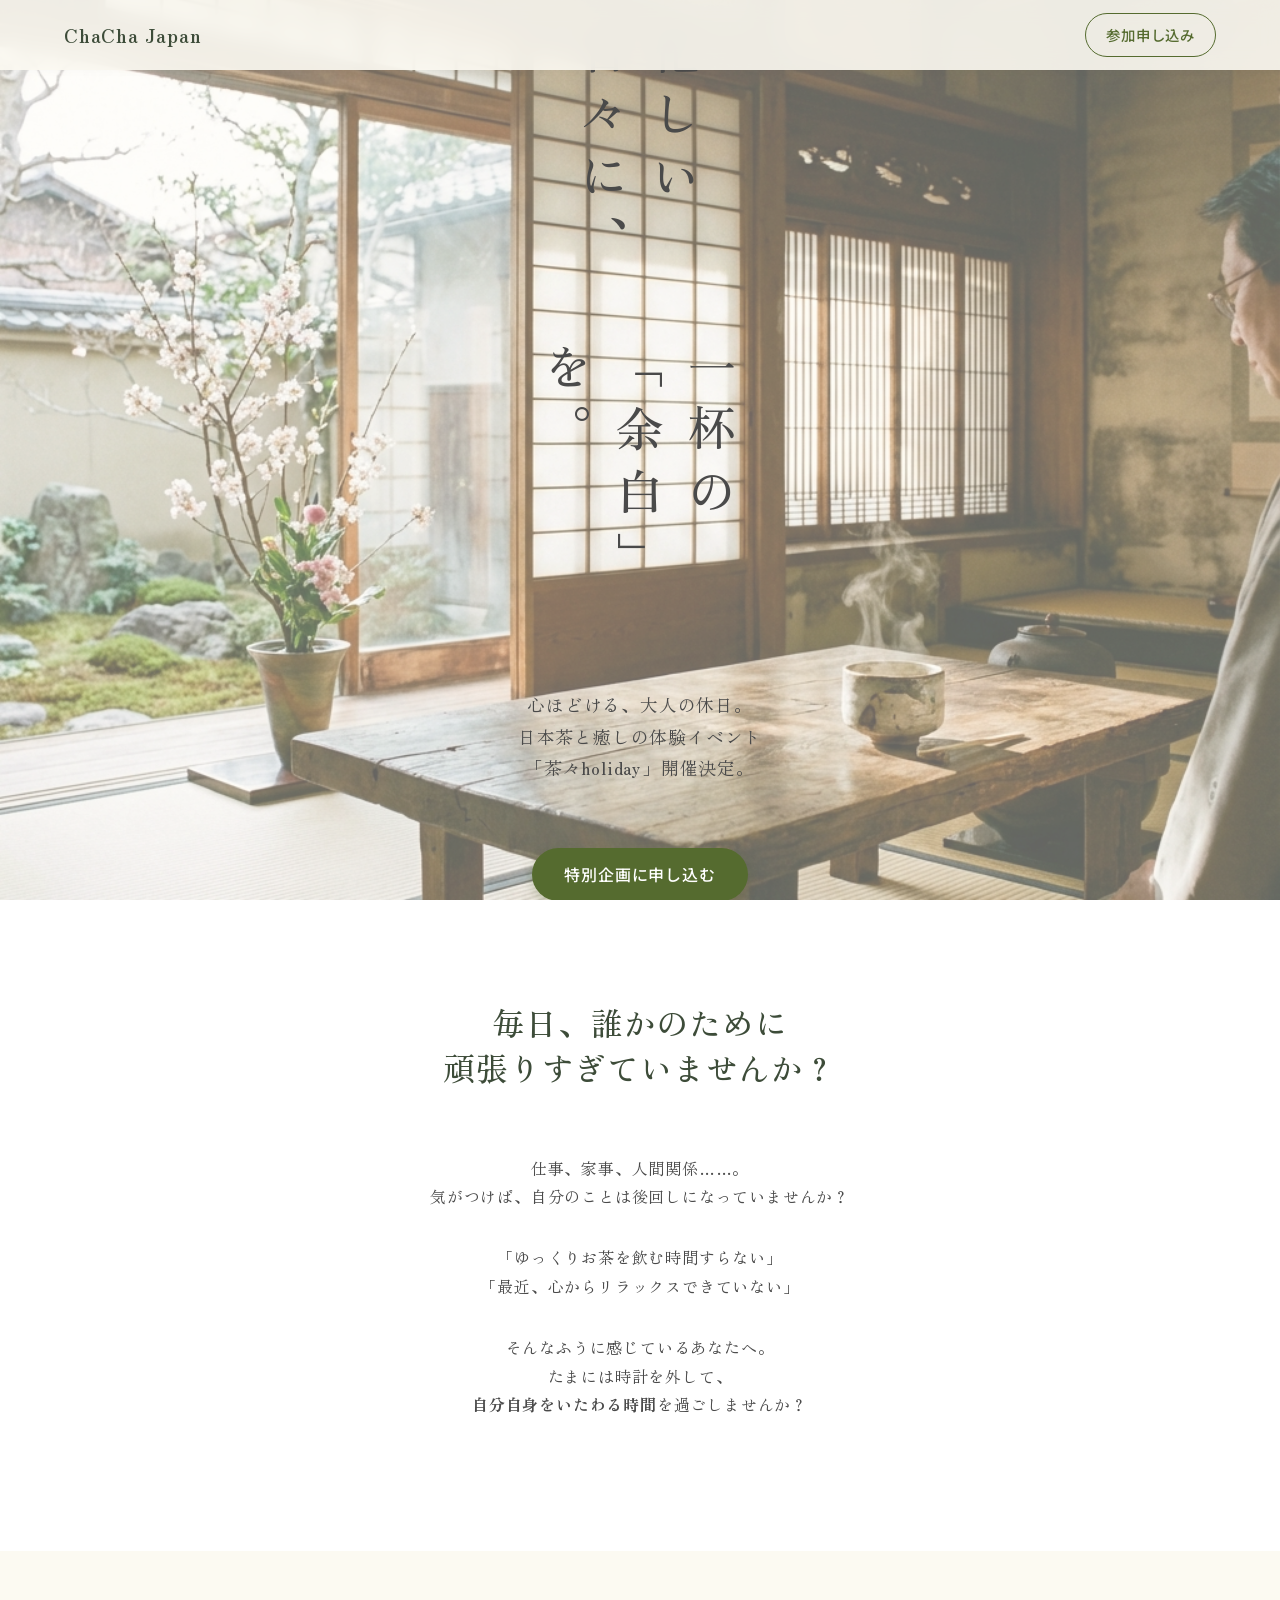
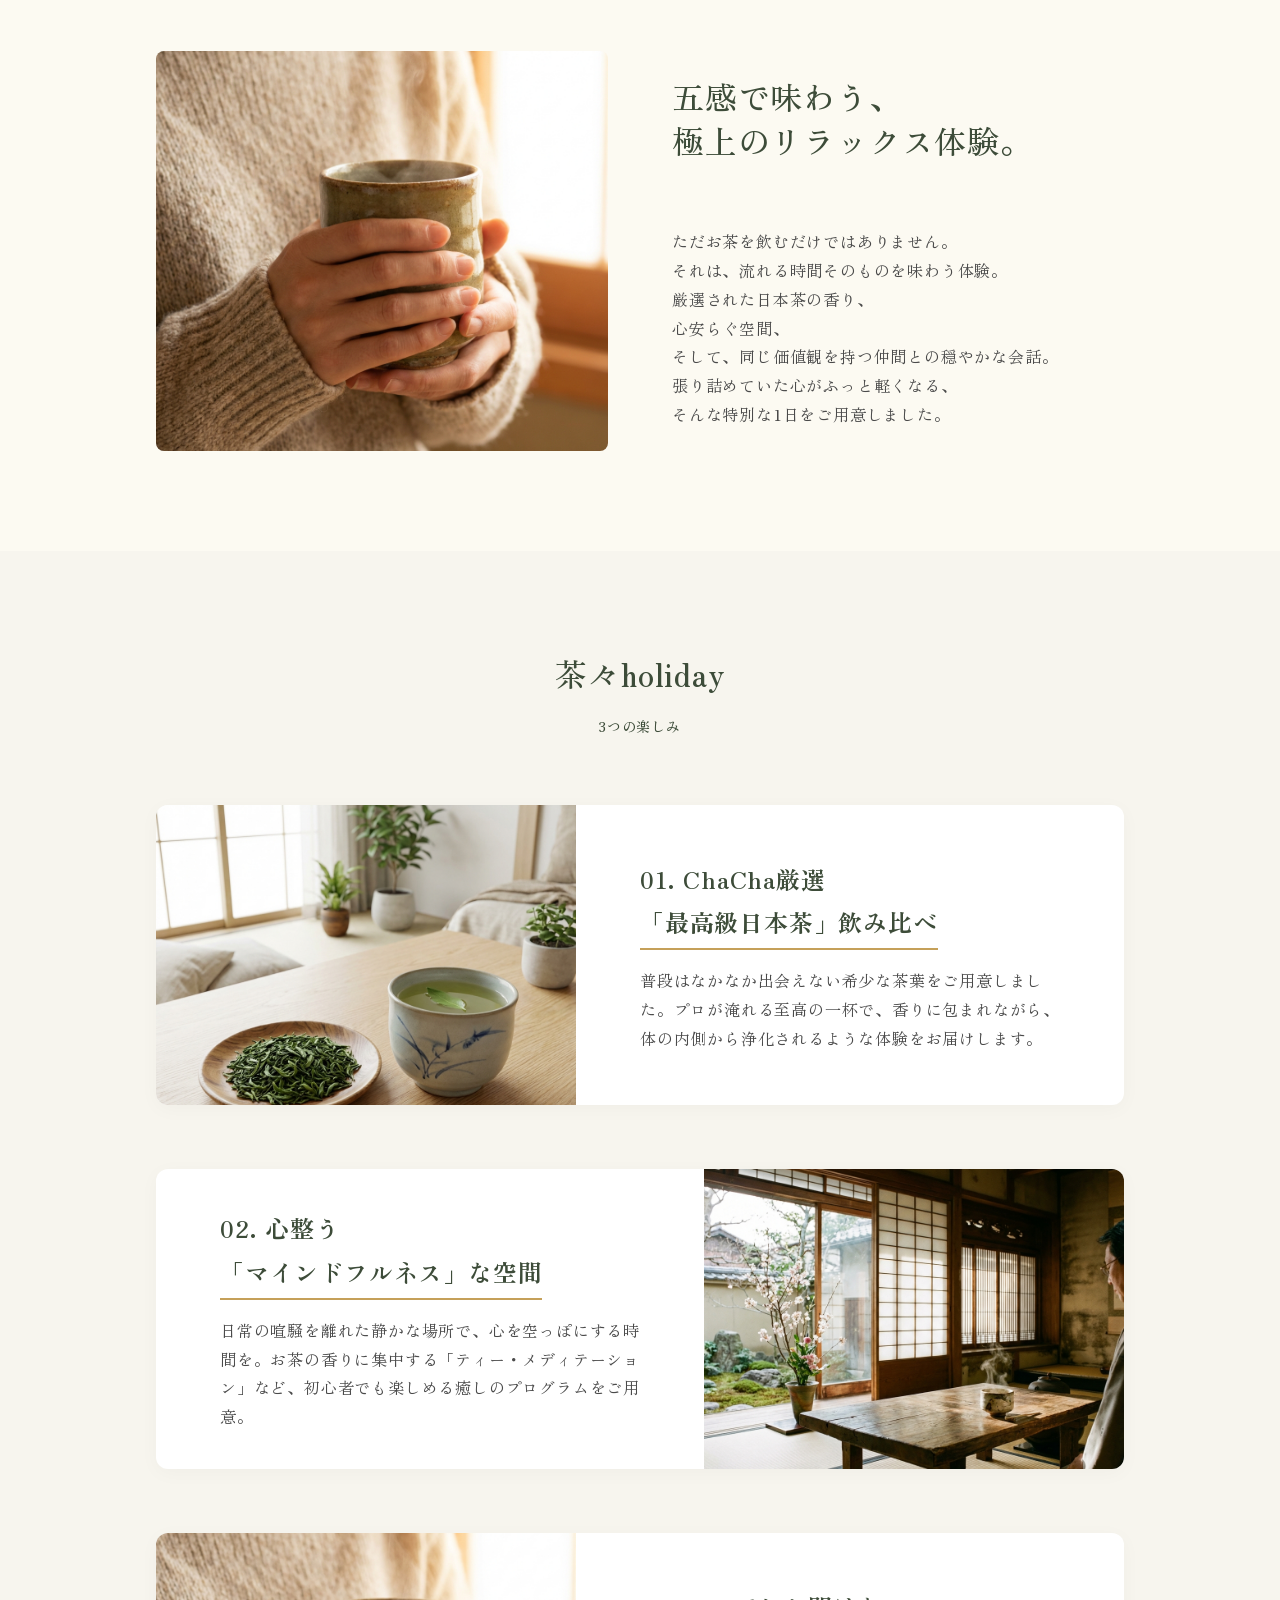
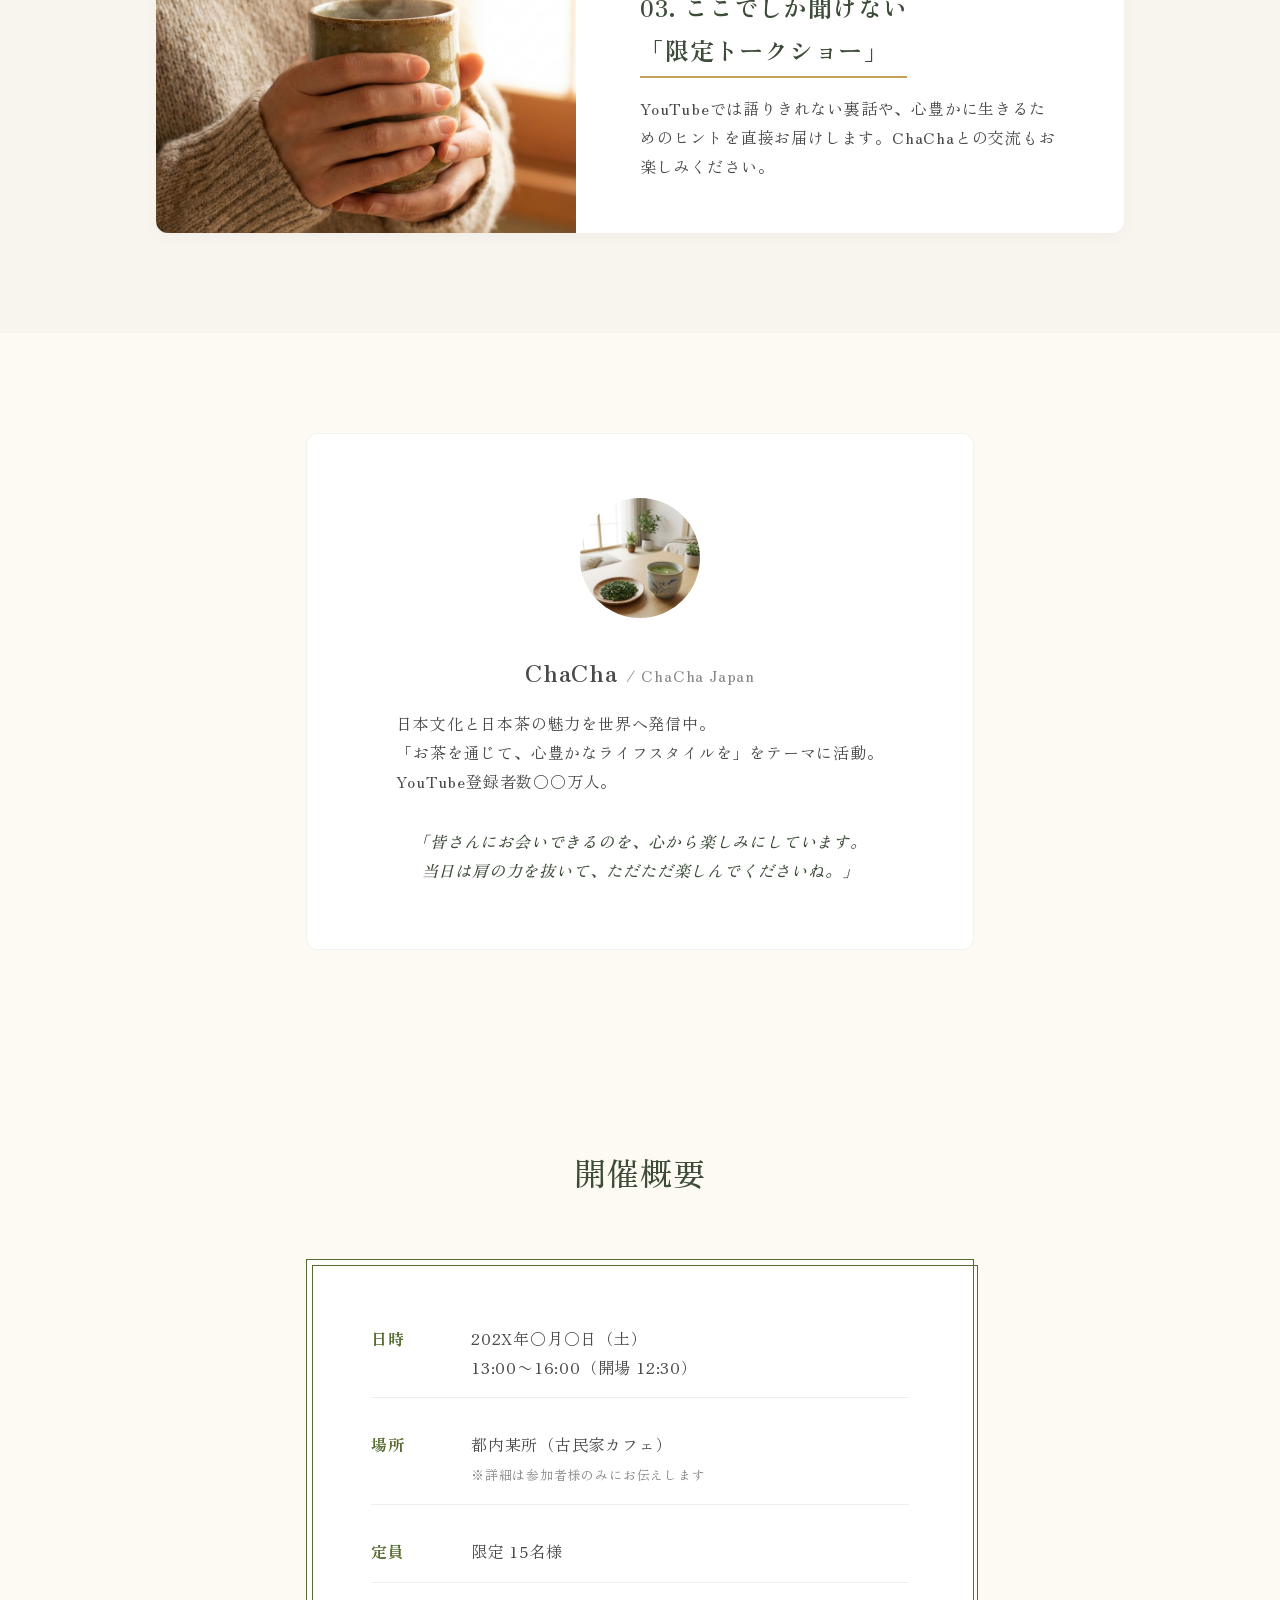
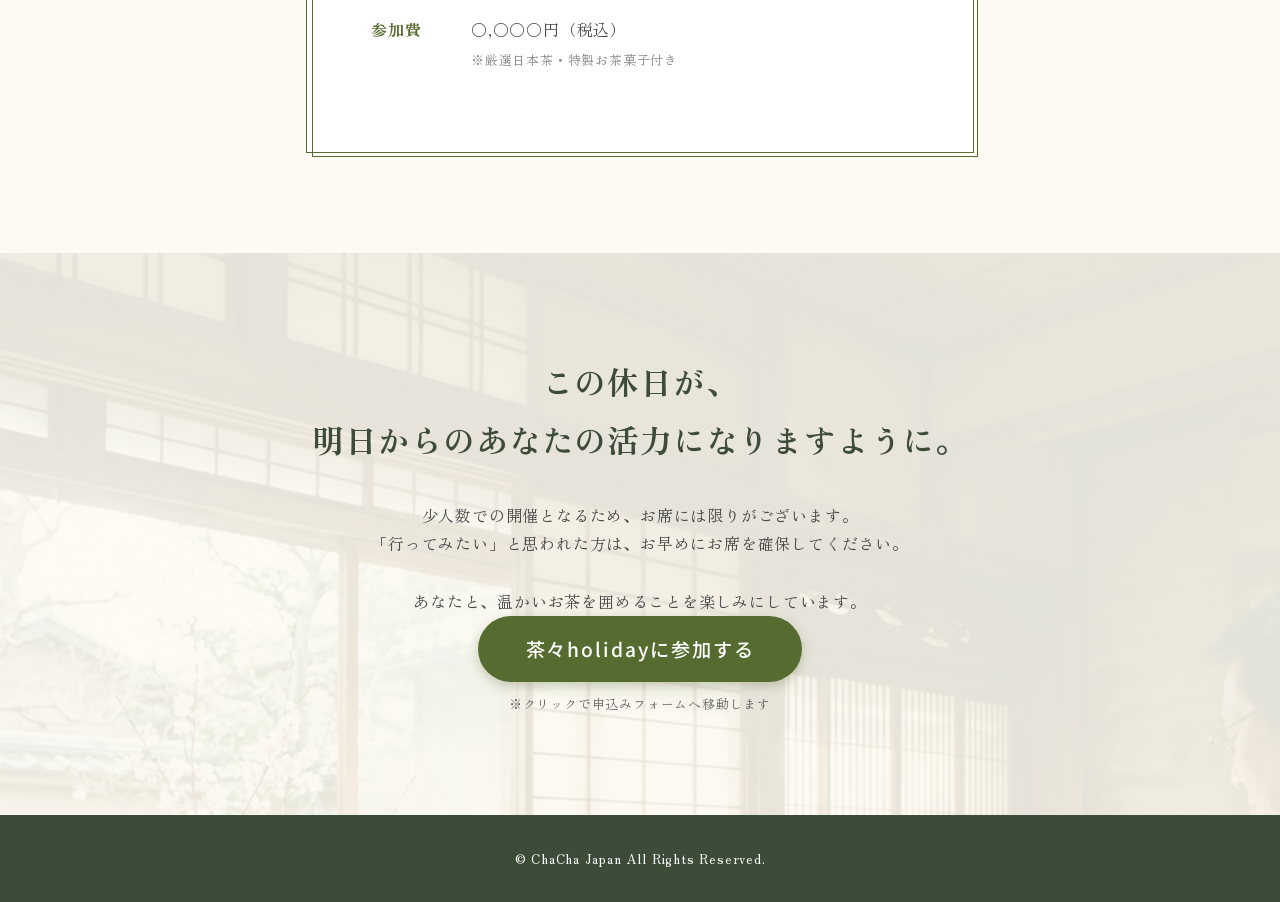
==== index.html @ 5d58109b "Initial commit: 茶々holiday LP作成" ====
<!DOCTYPE html>
<html lang="ja">

<head>
    <meta charset="UTF-8">
    <meta name="viewport" content="width=device-width, initial-scale=1.0">
    <title>茶々holiday特別企画 | ChaCha Japan</title>
    <meta name="description" content="YouTube「ChaCha Japan」がお届けする、日本茶と癒しの特別企画「茶々holiday」。忙しい日々に余白を作る、大人のための休日イベント。">
    <link rel="preconnect" href="https://fonts.googleapis.com">
    <link rel="preconnect" href="https://fonts.gstatic.com" crossorigin>
    <link
        href="https://fonts.googleapis.com/css2?family=Noto+Sans+JP:wght@300;400;500&family=Zen+Old+Mincho:wght@400;500;600;700&display=swap"
        rel="stylesheet">
    <link rel="stylesheet" href="css/style.css">
</head>

<body>

    <!-- Header -->
    <header class="header">
        <div class="header__logo">ChaCha Japan</div>
        <nav class="header__nav">
            <a href="#details" class="btn btn--small">参加申し込み</a>
        </nav>
    </header>

    <!-- Hero Section -->
    <section class="hero">
        <div class="hero__bg">
            <!-- Image will be placed here via CSS or img tag later -->
            <div class="hero__overlay"></div>
        </div>
        <div class="hero__content">
            <p class="hero__subtitle fade-in">YouTube「ChaCha Japan」特別企画</p>
            <h1 class="hero__title fade-in delay-1">
                <span class="tategaki">忙しい日々に、</span><br class="sp-only">
                <span class="tategaki">一杯の「余白」を。</span>
            </h1>
            <p class="hero__desc fade-in delay-2">
                心ほどける、大人の休日。<br>
                日本茶と癒しの体験イベント<br>
                「茶々holiday」開催決定。
            </p>
            <div class="hero__cta fade-in delay-3">
                <a href="#details" class="btn btn--primary">特別企画に申し込む</a>
                <p class="hero__note">※先着順・定員あり</p>
            </div>
        </div>
    </section>

    <!-- Empathy / Problem Section -->
    <section class="section empathy">
        <div class="container container--narrow">
            <h2 class="section__title fade-up">
                毎日、誰かのために<br>
                頑張りすぎていませんか？
            </h2>
            <div class="empathy__text fade-up">
                <p>仕事、家事、人間関係……。<br>
                    気がつけば、自分のことは後回しになっていませんか？</p>
                <p>「ゆっくりお茶を飲む時間すらない」<br>
                    「最近、心からリラックスできていない」</p>
                <p>そんなふうに感じているあなたへ。<br>
                    たまには時計を外して、<br>
                    <strong>自分自身をいたわる時間</strong>を過ごしませんか？
                </p>
            </div>
        </div>
    </section>

    <!-- Solution / Concept Section -->
    <section class="section solution">
        <div class="container">
            <div class="solution__inner">
                <div class="solution__image fade-up">
                    <!-- Image placeholder -->
                    <div class="img-box" id="img-solution"></div>
                </div>
                <div class="solution__content fade-up">
                    <h2 class="section__title section__title--left">
                        五感で味わう、<br>
                        極上のリラックス体験。
                    </h2>
                    <p class="text-body">
                        ただお茶を飲むだけではありません。<br>
                        それは、流れる時間そのものを味わう体験。
                    </p>
                    <p class="text-body">
                        厳選された日本茶の香り、<br>
                        心安らぐ空間、<br>
                        そして、同じ価値観を持つ仲間との穏やかな会話。
                    </p>
                    <p class="text-body">
                        張り詰めていた心がふっと軽くなる、<br>
                        そんな特別な1日をご用意しました。
                    </p>
                </div>
            </div>
        </div>
    </section>

    <!-- Features Section -->
    <section class="section features">
        <div class="container">
            <h2 class="section__title fade-up">茶々holiday<br><span class="text-sm">3つの楽しみ</span></h2>

            <div class="feature-list">
                <!-- Feature 1 -->
                <div class="feature-item fade-up">
                    <div class="feature-item__img" id="img-feature-1"></div>
                    <div class="feature-item__content">
                        <h3 class="feature-item__title">01. ChaCha厳選<br>「最高級日本茶」飲み比べ</h3>
                        <p class="feature-item__desc">
                            普段はなかなか出会えない希少な茶葉をご用意しました。プロが淹れる至高の一杯で、香りに包まれながら、体の内側から浄化されるような体験をお届けします。
                        </p>
                    </div>
                </div>

                <!-- Feature 2 -->
                <div class="feature-item feature-item--reverse fade-up">
                    <div class="feature-item__img" id="img-feature-2"></div>
                    <div class="feature-item__content">
                        <h3 class="feature-item__title">02. 心整う<br>「マインドフルネス」な空間</h3>
                        <p class="feature-item__desc">
                            日常の喧騒を離れた静かな場所で、心を空っぽにする時間を。お茶の香りに集中する「ティー・メディテーション」など、初心者でも楽しめる癒しのプログラムをご用意。
                        </p>
                    </div>
                </div>

                <!-- Feature 3 -->
                <div class="feature-item fade-up">
                    <div class="feature-item__img" id="img-feature-3"></div>
                    <div class="feature-item__content">
                        <h3 class="feature-item__title">03. ここでしか聞けない<br>「限定トークショー」</h3>
                        <p class="feature-item__desc">
                            YouTubeでは語りきれない裏話や、心豊かに生きるためのヒントを直接お届けします。ChaChaとの交流もお楽しみください。
                        </p>
                    </div>
                </div>
            </div>
        </div>
    </section>

    <!-- Profile Section -->
    <section class="section profile">
        <div class="container container--narrow">
            <div class="profile__box fade-up">
                <div class="profile__img" id="img-profile"></div>
                <div class="profile__content">
                    <h3 class="profile__name">ChaCha <span class="profile__role">/ ChaCha Japan</span></h3>
                    <p class="profile__text">
                        日本文化と日本茶の魅力を世界へ発信中。<br>
                        「お茶を通じて、心豊かなライフスタイルを」をテーマに活動。<br>
                        YouTube登録者数〇〇万人。
                    </p>
                    <p class="profile__message">
                        「皆さんにお会いできるのを、心から楽しみにしています。<br>
                        当日は肩の力を抜いて、ただただ楽しんでくださいね。」
                    </p>
                </div>
            </div>
        </div>
    </section>

    <!-- Details Section -->
    <section id="details" class="section details">
        <div class="container container--narrow">
            <h2 class="section__title fade-up">開催概要</h2>
            <div class="details__card fade-up">
                <dl class="details__list">
                    <div class="details__item">
                        <dt>日時</dt>
                        <dd>202X年〇月〇日（土）<br>13:00〜16:00（開場 12:30）</dd>
                    </div>
                    <div class="details__item">
                        <dt>場所</dt>
                        <dd>都内某所（古民家カフェ）<br><span class="text-note">※詳細は参加者様のみにお伝えします</span></dd>
                    </div>
                    <div class="details__item">
                        <dt>定員</dt>
                        <dd>限定 15名様</dd>
                    </div>
                    <div class="details__item">
                        <dt>参加費</dt>
                        <dd>〇,〇〇〇円（税込）<br><span class="text-note">※厳選日本茶・特製お茶菓子付き</span></dd>
                    </div>
                </dl>
            </div>
        </div>
    </section>

    <!-- CTA Section -->
    <section class="section cta">
        <div class="container container--narrow">
            <h2 class="cta__title fade-up">この休日が、<br>明日からのあなたの活力になりますように。</h2>
            <p class="cta__text fade-up">
                少人数での開催となるため、お席には限りがございます。<br>
                「行ってみたい」と思われた方は、お早めにお席を確保してください。<br>
                <br>
                あなたと、温かいお茶を囲めることを楽しみにしています。
            </p>
            <div class="cta__btn-wrapper fade-up">
                <a href="#" class="btn btn--primary btn--large">茶々holidayに参加する</a>
                <p class="cta__note">※クリックで申込みフォームへ移動します</p>
            </div>
        </div>
    </section>

    <footer class="footer">
        <p class="copyright">&copy; ChaCha Japan All Rights Reserved.</p>
    </footer>

    <script src="js/main.js"></script>
</body>

</html>
---- css/style.css ----
@charset "UTF-8";

/* ==========================================================================
   Variables & Reset
   ========================================================================== */
:root {
    /* Colors */
    --color-bg: #FCFAF2;
    /* 生成り色・和紙 */
    --color-text: #4A4A4A;
    /* 墨色（少し薄め） */
    --color-primary: #556B2F;
    /* 抹茶色 */
    --color-primary-dark: #3D4C39;
    /* 深緑 */
    --color-accent: #C5A059;
    /* 落ち着いた金・黄土色 */
    --color-white: #FFFFFF;
    --color-gray-light: #F2F2F2;

    /* Typography */
    --font-mincho: 'Zen Old Mincho', serif;
    --font-gothic: 'Noto Sans JP', sans-serif;

    /* Spacing */
    --spacing-sm: 16px;
    --spacing-md: 32px;
    --spacing-lg: 64px;
    --spacing-xl: 100px;
}

*,
*::before,
*::after {
    box-sizing: border-box;
    margin: 0;
    padding: 0;
}

html {
    scroll-behavior: smooth;
    font-size: 16px;
}

body {
    font-family: var(--font-mincho);
    background-color: var(--color-bg);
    color: var(--color-text);
    line-height: 1.8;
    letter-spacing: 0.05em;
    -webkit-font-smoothing: antialiased;
}

a {
    text-decoration: none;
    color: inherit;
    transition: opacity 0.3s ease;
}

a:hover {
    opacity: 0.7;
}

img {
    max-width: 100%;
    height: auto;
    display: block;
}

/* ==========================================================================
   Utilities
   ========================================================================== */
.container {
    width: 90%;
    max-width: 1000px;
    margin: 0 auto;
    padding: 0 var(--spacing-sm);
}

.container--narrow {
    max-width: 700px;
}

.text-center {
    text-align: center;
}

.text-sm {
    font-size: 0.875rem;
}

.text-note {
    font-size: 0.8rem;
    color: #888;
}

.section {
    padding: var(--spacing-xl) 0;
}

.section__title {
    font-size: 2rem;
    text-align: center;
    margin-bottom: var(--spacing-lg);
    font-weight: 500;
    line-height: 1.4;
    color: var(--color-primary-dark);
}

.section__title--left {
    text-align: left;
}

/* ==========================================================================
   Components
   ========================================================================== */
.btn {
    display: inline-block;
    padding: 12px 32px;
    border-radius: 50px;
    font-family: var(--font-gothic);
    font-weight: 500;
    text-align: center;
    cursor: pointer;
    transition: all 0.3s ease;
}

.btn--primary {
    background-color: var(--color-primary);
    color: var(--color-white);
    box-shadow: 0 4px 12px rgba(85, 107, 47, 0.3);
}

.btn--primary:hover {
    background-color: var(--color-primary-dark);
    transform: translateY(-2px);
    box-shadow: 0 6px 16px rgba(85, 107, 47, 0.4);
}

.btn--small {
    padding: 8px 20px;
    font-size: 0.9rem;
    border: 1px solid var(--color-primary);
    color: var(--color-primary);
}

.btn--small:hover {
    background-color: var(--color-primary);
    color: var(--color-white);
}

.btn--large {
    padding: 16px 48px;
    font-size: 1.2rem;
    letter-spacing: 0.1em;
}

/* ==========================================================================
   Header
   ========================================================================== */
.header {
    position: fixed;
    top: 0;
    left: 0;
    width: 100%;
    height: 70px;
    background-color: rgba(252, 250, 242, 0.9);
    backdrop-filter: blur(10px);
    display: flex;
    justify-content: space-between;
    align-items: center;
    padding: 0 5%;
    z-index: 1000;
    box-shadow: 0 2px 10px rgba(0, 0, 0, 0.02);
}

.header__logo {
    font-family: var(--font-mincho);
    font-weight: 700;
    font-size: 1.2rem;
    color: var(--color-primary-dark);
}

/* ==========================================================================
   Hero Section
   ========================================================================== */
.hero {
    position: relative;
    height: 100vh;
    min-height: 600px;
    display: flex;
    align-items: center;
    justify-content: center;
    overflow: hidden;
}

.hero__bg {
    position: absolute;
    top: 0;
    left: 0;
    width: 100%;
    height: 100%;
    z-index: -1;
    background-image: url('../assets/images/hero.png');
    background-size: cover;
    background-position: center;
}

.hero__overlay {
    position: absolute;
    top: 0;
    left: 0;
    width: 100%;
    height: 100%;
    background: rgba(252, 250, 242, 0.4);
    /* 薄いオーバーレイ */
}

.hero__content {
    text-align: center;
    padding: var(--spacing-md);
    position: relative;
    z-index: 1;
}

.hero__subtitle {
    font-family: var(--font-gothic);
    font-size: 1rem;
    letter-spacing: 0.2em;
    margin-bottom: var(--spacing-md);
    color: var(--color-primary);
}

.hero__title {
    font-size: 3rem;
    font-weight: 500;
    line-height: 1.5;
    margin-bottom: var(--spacing-md);
    color: var(--color-text);
}

.tategaki {
    display: inline-block;
    writing-mode: vertical-rl;
    text-orientation: upright;
    letter-spacing: 0.3em;
    margin: 0 10px;
    height: 300px;
    /* 縦書きの高さ確保 */
    text-align: left;
}

.hero__desc {
    font-size: 1.1rem;
    margin-bottom: var(--spacing-lg);
}

.hero__note {
    font-size: 0.8rem;
    margin-top: 10px;
    color: #666;
}

/* ==========================================================================
   Empathy Section
   ========================================================================== */
.empathy {
    background-color: var(--color-white);
    text-align: center;
}

.empathy__text p {
    margin-bottom: var(--spacing-md);
}

/* ==========================================================================
   Solution Section
   ========================================================================== */
.solution__inner {
    display: flex;
    align-items: center;
    gap: var(--spacing-lg);
}

.solution__image {
    flex: 1;
    height: 400px;
}

.img-box {
    width: 100%;
    height: 100%;
    background-image: url('../assets/images/solution.png');
    background-color: #ddd;
    border-radius: 8px;
    overflow: hidden;
    background-size: cover;
    background-position: center;
}

.solution__content {
    flex: 1;
}

/* ==========================================================================
   Features Section
   ========================================================================== */
.features {
    background-color: #F7F5EE;
    /* 少し濃い生成り */
}

.feature-list {
    display: flex;
    flex-direction: column;
    gap: var(--spacing-lg);
}

.feature-item {
    display: flex;
    align-items: center;
    background: var(--color-white);
    border-radius: 12px;
    overflow: hidden;
    box-shadow: 0 4px 20px rgba(0, 0, 0, 0.03);
}

.feature-item--reverse {
    flex-direction: row-reverse;
}

.feature-item__img {
    flex: 1;
    height: 300px;
    background-color: #ccc;
    background-size: cover;
    background-position: center;
}

#img-feature-1 {
    background-image: url('../assets/images/feature1.png');
}

#img-feature-2 {
    background-image: url('../assets/images/hero.png');
}

#img-feature-3 {
    background-image: url('../assets/images/solution.png');
}

.feature-item__content {
    flex: 1;
    padding: var(--spacing-md) var(--spacing-lg);
}

.feature-item__title {
    font-size: 1.5rem;
    margin-bottom: var(--spacing-sm);
    color: var(--color-primary-dark);
    border-bottom: 2px solid var(--color-accent);
    display: inline-block;
    padding-bottom: 5px;
}

.feature-item__desc {
    font-size: 1rem;
    line-height: 1.8;
}

/* ==========================================================================
   Profile Section
   ========================================================================== */
.profile__box {
    background: var(--color-white);
    padding: var(--spacing-lg);
    border-radius: 12px;
    text-align: center;
    border: 1px solid rgba(0, 0, 0, 0.05);
}

.profile__img {
    width: 120px;
    height: 120px;
    border-radius: 50%;
    background-image: url('../assets/images/feature1.png');
    background-color: #ddd;
    margin: 0 auto var(--spacing-md);
    background-size: cover;
    background-position: center;
}

.profile__name {
    font-size: 1.5rem;
    margin-bottom: var(--spacing-sm);
}

.profile__role {
    font-size: 1rem;
    font-weight: 400;
    color: #888;
}

.profile__text {
    margin-bottom: var(--spacing-md);
    text-align: left;
    display: inline-block;
}

.profile__message {
    font-style: italic;
    color: var(--color-primary-dark);
    font-weight: 500;
}

/* ==========================================================================
   Details Section
   ========================================================================== */
.details__card {
    background: var(--color-white);
    padding: var(--spacing-lg);
    border: 1px solid var(--color-primary);
    position: relative;
}

.details__card::after {
    content: '';
    position: absolute;
    top: 5px;
    left: 5px;
    width: 100%;
    height: 100%;
    border: 1px solid var(--color-primary);
    z-index: -1;
}

.details__list {
    display: grid;
    gap: var(--spacing-md);
}

.details__item {
    display: flex;
    border-bottom: 1px solid #eee;
    padding-bottom: var(--spacing-sm);
}

.details__item:last-child {
    border-bottom: none;
}

.details__item dt {
    width: 100px;
    font-weight: 700;
    color: var(--color-primary);
}

.details__item dd {
    flex: 1;
}

/* ==========================================================================
   CTA Section
   ========================================================================== */
.cta {
    text-align: center;
    background: linear-gradient(rgba(252, 250, 242, 0.9), rgba(252, 250, 242, 0.9)), url('../assets/images/hero.png');
    background-size: cover;
}

.cta__title {
    font-size: 2rem;
    margin-bottom: var(--spacing-md);
    color: var(--color-primary-dark);
}

.cta__note {
    font-size: 0.8rem;
    margin-top: 10px;
    color: #666;
}

/* ==========================================================================
   Footer
   ========================================================================== */
.footer {
    background-color: var(--color-primary-dark);
    color: var(--color-white);
    text-align: center;
    padding: var(--spacing-md);
    font-size: 0.8rem;
}

/* ==========================================================================
   Animations
   ========================================================================== */
.fade-in {
    opacity: 0;
    animation: fadeIn 1s ease forwards;
}

.fade-up {
    opacity: 0;
    transform: translateY(30px);
    transition: all 0.8s ease;
}

.fade-up.is-visible {
    opacity: 1;
    transform: translateY(0);
}

.delay-1 {
    animation-delay: 0.3s;
}

.delay-2 {
    animation-delay: 0.6s;
}

.delay-3 {
    animation-delay: 0.9s;
}

@keyframes fadeIn {
    from {
        opacity: 0;
    }

    to {
        opacity: 1;
    }
}

/* ==========================================================================
   Responsive
   ========================================================================== */
@media (max-width: 768px) {
    .hero__title {
        font-size: 2rem;
    }

    .tategaki {
        height: 200px;
        letter-spacing: 0.1em;
    }

    .solution__inner {
        flex-direction: column;
    }

    .solution__image {
        width: 100%;
        height: 250px;
    }

    .feature-item,
    .feature-item--reverse {
        flex-direction: column;
    }

    .feature-item__img {
        width: 100%;
        height: 200px;
    }

    .details__item {
        flex-direction: column;
    }

    .details__item dt {
        margin-bottom: 5px;
    }

    .sp-only {
        display: block;
    }
}
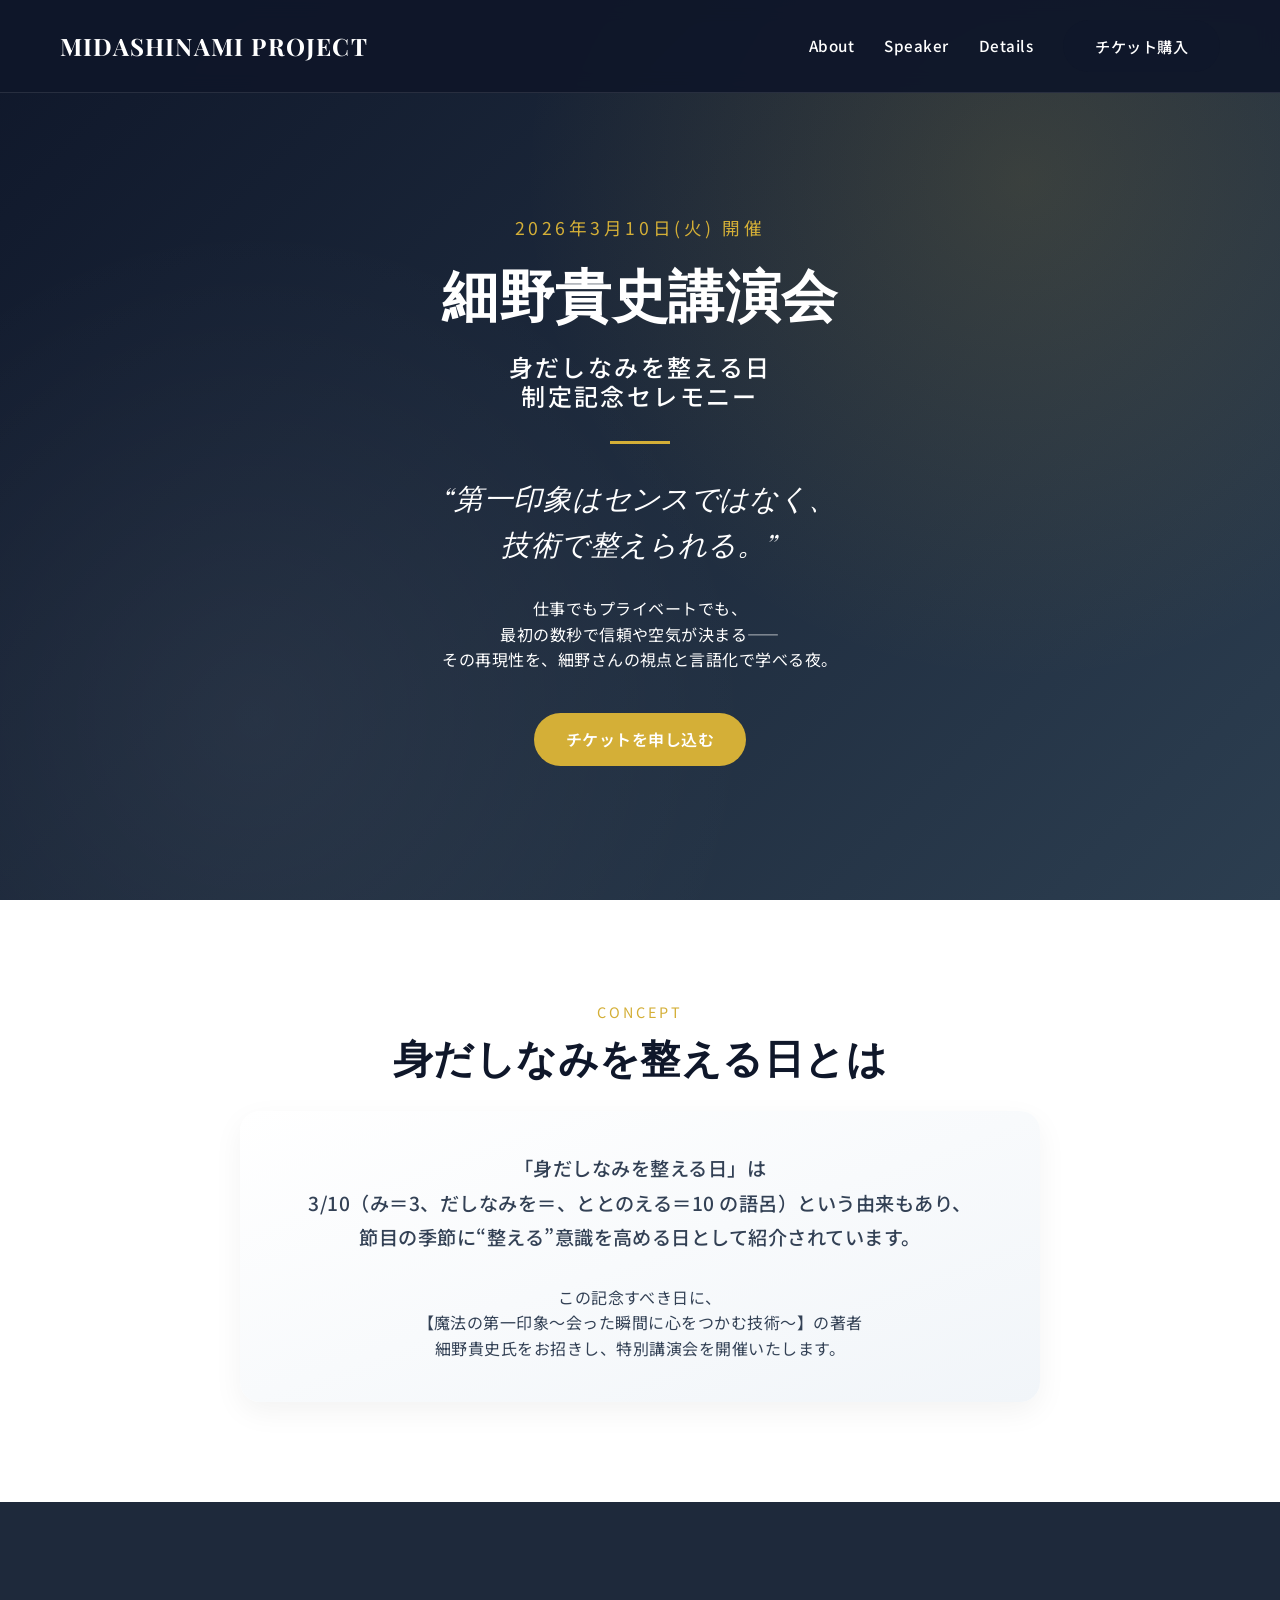
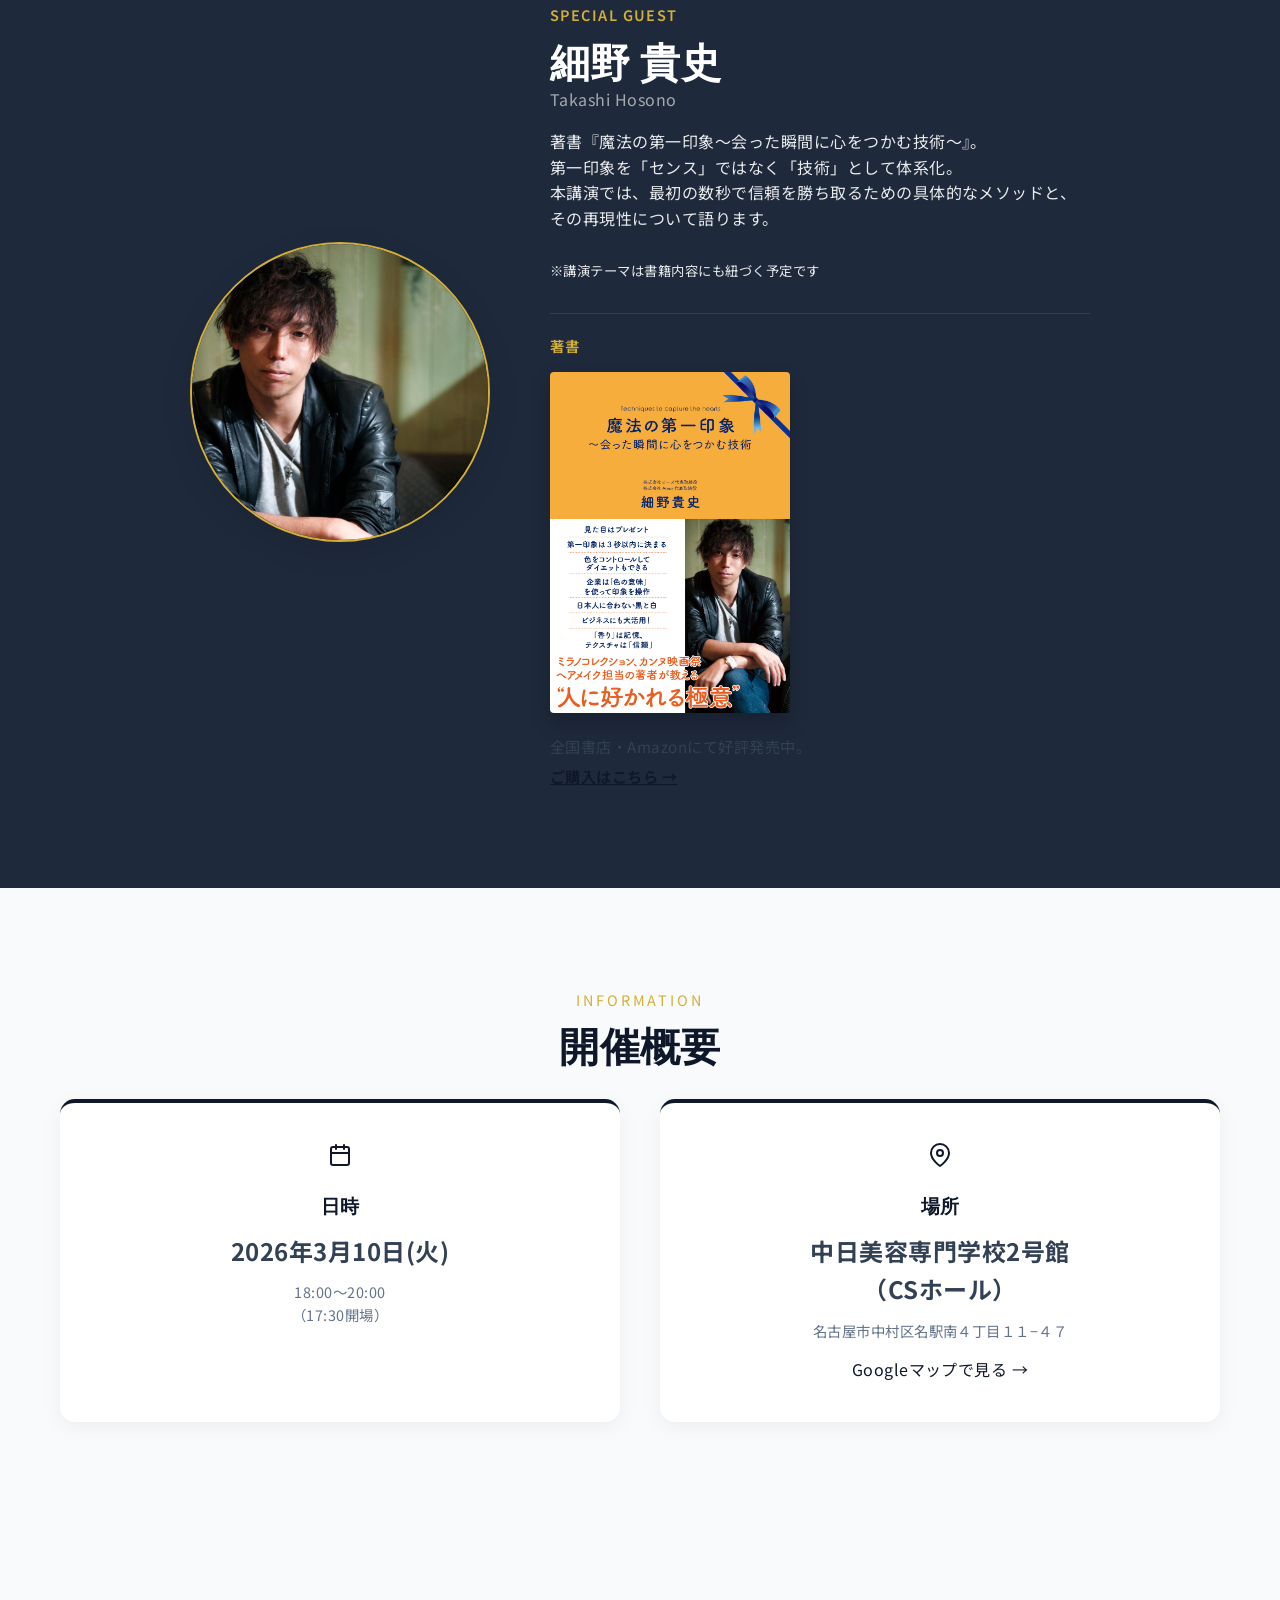
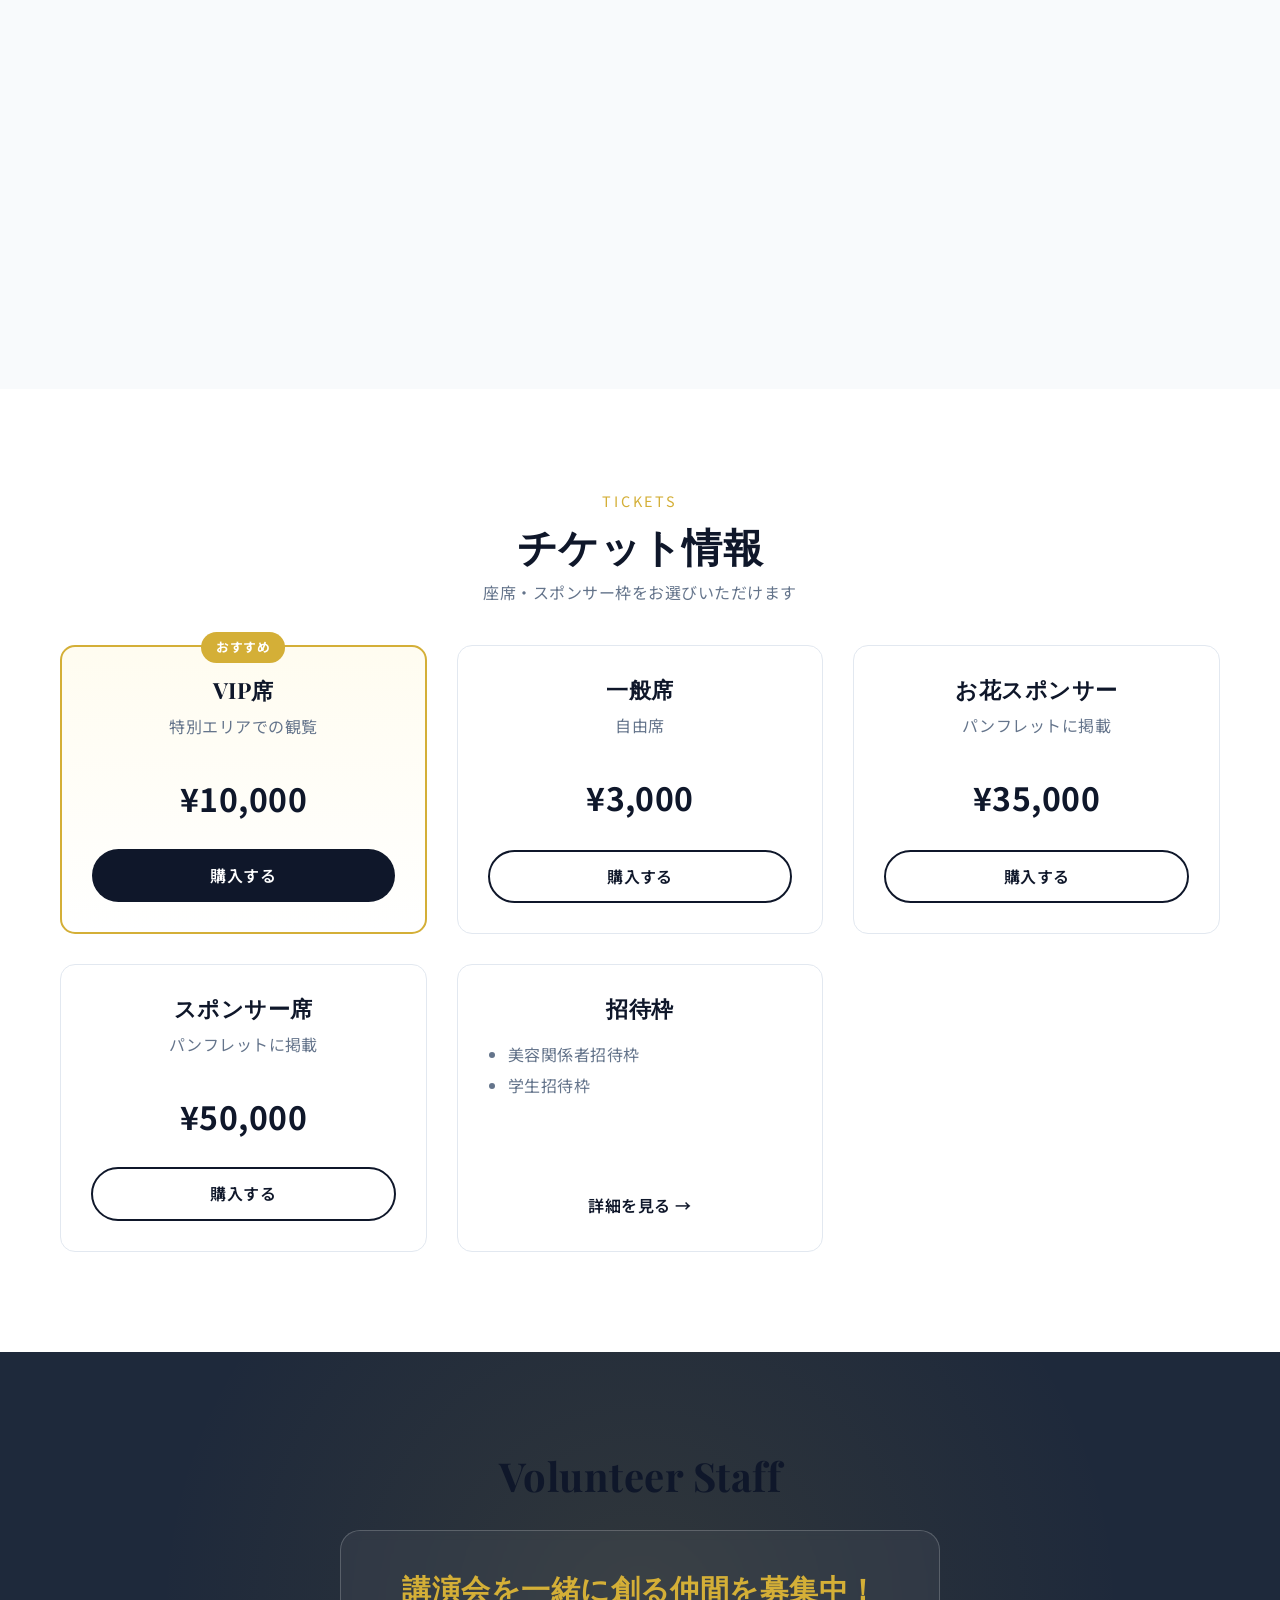
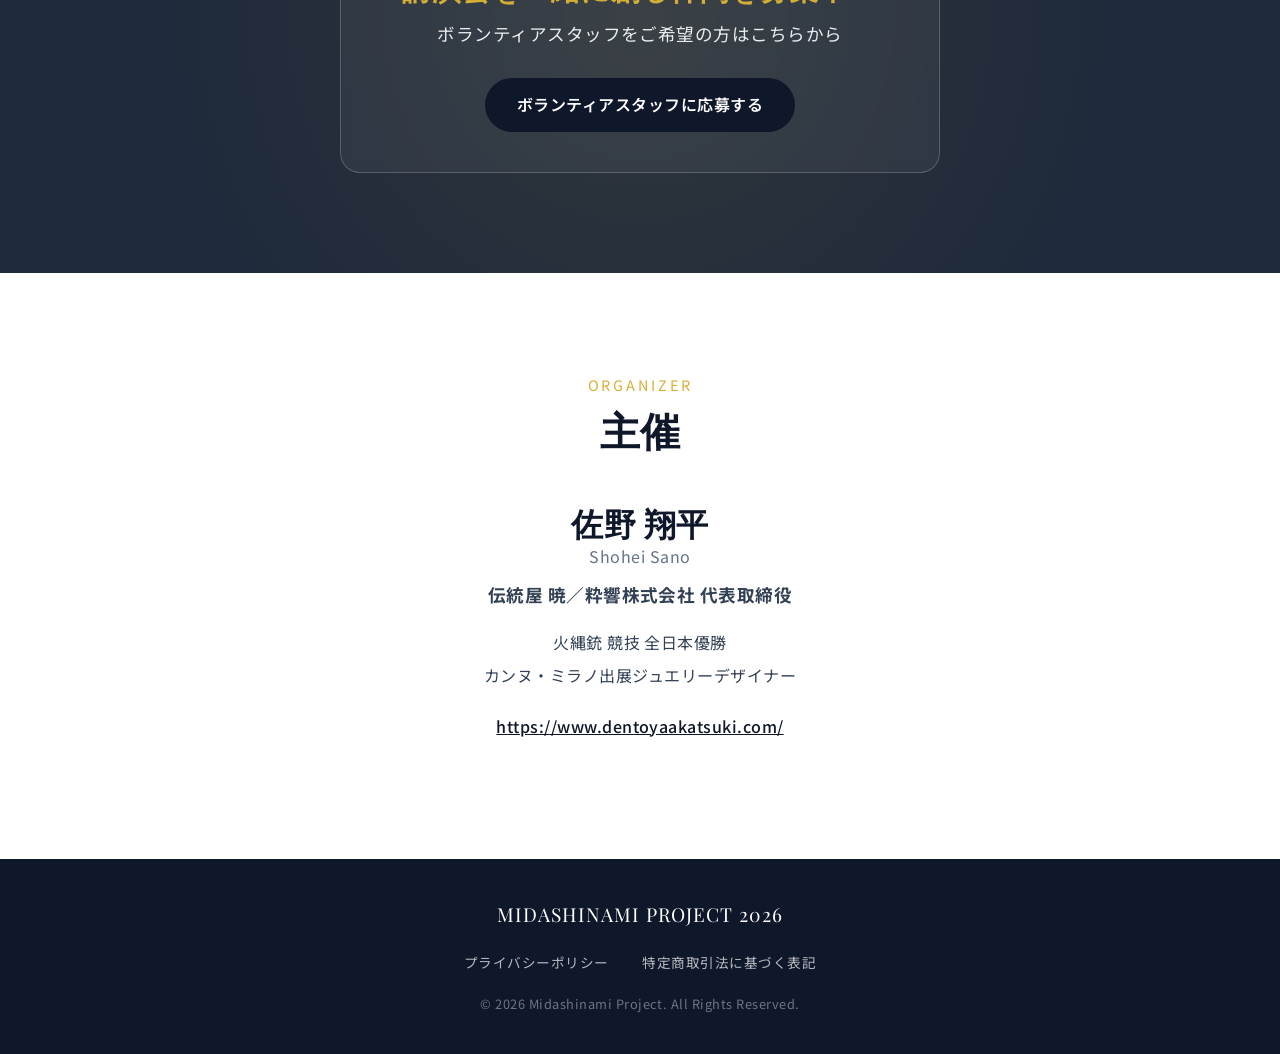
==== commit c3eb081a: "Initial commit" ====
--- a/index.html
+++ b/index.html
@@ -4,213 +4,262 @@
 <head>
     <meta charset="UTF-8">
     <meta name="viewport" content="width=device-width, initial-scale=1.0">
-    <title>茶々holiday特別企画 | ChaCha Japan</title>
-    <meta name="description" content="YouTube「ChaCha Japan」がお届けする、日本茶と癒しの特別企画「茶々holiday」。忙しい日々に余白を作る、大人のための休日イベント。">
+    <title>身だしなみを整える日 制定記念セレモニー & 細野貴史講演会 | 2026.3.10</title>
+    <meta name="description" content="2026年3月10日（火）、「身だしなみを整える日」制定を記念して、名古屋にて細野貴史氏の記念イベント（講演会）を開催します。">
+    <!-- Google Fonts -->
     <link rel="preconnect" href="https://fonts.googleapis.com">
     <link rel="preconnect" href="https://fonts.gstatic.com" crossorigin>
     <link
-        href="https://fonts.googleapis.com/css2?family=Noto+Sans+JP:wght@300;400;500&family=Zen+Old+Mincho:wght@400;500;600;700&display=swap"
+        href="https://fonts.googleapis.com/css2?family=Noto+Sans+JP:wght@300;400;500;700&family=Playfair+Display:ital,wght@0,400;0,700;1,400&display=swap"
         rel="stylesheet">
-    <link rel="stylesheet" href="css/style.css">
+    <link rel="stylesheet" href="styles.css">
 </head>
 
 <body>
 
     <!-- Header -->
-    <header class="header">
-        <div class="header__logo">ChaCha Japan</div>
-        <nav class="header__nav">
-            <a href="#details" class="btn btn--small">参加申し込み</a>
-        </nav>
+    <header class="site-header">
+        <div class="container">
+            <h1 class="logo">MIDASHINAMI PROJECT</h1>
+            <nav class="main-nav">
+                <ul>
+                    <li><a href="#about">About</a></li>
+                    <li><a href="#speaker">Speaker</a></li>
+                    <li><a href="#details">Details</a></li>
+                    <li><a href="https://mitameborasuta.peatix.com" target="_blank"
+                            class="btn btn-primary small">チケット購入</a></li>
+                </ul>
+            </nav>
+        </div>
     </header>
 
     <!-- Hero Section -->
-    <section class="hero">
-        <div class="hero__bg">
-            <!-- Image will be placed here via CSS or img tag later -->
-            <div class="hero__overlay"></div>
-        </div>
-        <div class="hero__content">
-            <p class="hero__subtitle fade-in">YouTube「ChaCha Japan」特別企画</p>
-            <h1 class="hero__title fade-in delay-1">
-                <span class="tategaki">忙しい日々に、</span><br class="sp-only">
-                <span class="tategaki">一杯の「余白」を。</span>
-            </h1>
-            <p class="hero__desc fade-in delay-2">
-                心ほどける、大人の休日。<br>
-                日本茶と癒しの体験イベント<br>
-                「茶々holiday」開催決定。
+    <section id="hero" class="hero-section">
+        <div class="container hero-content">
+            <p class="hero-subtitle fade-in">2026年3月10日(火) 開催</p>
+            <h2 class="hero-title fade-in delay-1">細野貴史講演会</h2>
+            <h3 class="hero-ceremony-title fade-in delay-2">身だしなみを整える日<br>制定記念セレモニー</h3>
+            <div class="hero-divider fade-in delay-3"></div>
+            <p class="hero-quote fade-in delay-3">“第一印象はセンスではなく、<br class="mobile-break">技術で整えられる。”</p>
+            <p class="hero-text fade-in delay-4">
+                仕事でもプライベートでも、<br>
+                最初の数秒で信頼や空気が決まる——<br>
+                その再現性を、細野さんの視点と言語化で学べる夜。
             </p>
-            <div class="hero__cta fade-in delay-3">
-                <a href="#details" class="btn btn--primary">特別企画に申し込む</a>
-                <p class="hero__note">※先着順・定員あり</p>
-            </div>
-        </div>
-    </section>
-
-    <!-- Empathy / Problem Section -->
-    <section class="section empathy">
-        <div class="container container--narrow">
-            <h2 class="section__title fade-up">
-                毎日、誰かのために<br>
-                頑張りすぎていませんか？
-            </h2>
-            <div class="empathy__text fade-up">
-                <p>仕事、家事、人間関係……。<br>
-                    気がつけば、自分のことは後回しになっていませんか？</p>
-                <p>「ゆっくりお茶を飲む時間すらない」<br>
-                    「最近、心からリラックスできていない」</p>
-                <p>そんなふうに感じているあなたへ。<br>
-                    たまには時計を外して、<br>
-                    <strong>自分自身をいたわる時間</strong>を過ごしませんか？
-                </p>
-            </div>
-        </div>
-    </section>
-
-    <!-- Solution / Concept Section -->
-    <section class="section solution">
-        <div class="container">
-            <div class="solution__inner">
-                <div class="solution__image fade-up">
-                    <!-- Image placeholder -->
-                    <div class="img-box" id="img-solution"></div>
-                </div>
-                <div class="solution__content fade-up">
-                    <h2 class="section__title section__title--left">
-                        五感で味わう、<br>
-                        極上のリラックス体験。
-                    </h2>
-                    <p class="text-body">
-                        ただお茶を飲むだけではありません。<br>
-                        それは、流れる時間そのものを味わう体験。
+            <a href="https://mitameborasuta.peatix.com" target="_blank"
+                class="btn btn-gold fade-in delay-5">チケットを申し込む</a>
+        </div>
+        <div class="hero-background"></div>
+    </section>
+
+    <!-- About Section -->
+    <section id="about" class="about-section section-padding">
+        <div class="container">
+            <div class="section-header text-center">
+                <span class="section-subtitle">Concept</span>
+                <h3 class="section-title">身だしなみを整える日とは</h3>
+            </div>
+            <div class="about-content">
+                <div class="about-card">
+                    <p class="about-lead">
+                        「身だしなみを整える日」は<br>
+                        3/10（み＝3、だしなみを＝、ととのえる＝10 の語呂）という由来もあり、<br>
+                        節目の季節に“整える”意識を高める日として紹介されています。
                     </p>
-                    <p class="text-body">
-                        厳選された日本茶の香り、<br>
-                        心安らぐ空間、<br>
-                        そして、同じ価値観を持つ仲間との穏やかな会話。
+                    <p class="about-desc">
+                        この記念すべき日に、<br>
+                        【魔法の第一印象〜会った瞬間に心をつかむ技術〜】の著者<br>
+                        細野貴史氏をお招きし、特別講演会を開催いたします。
                     </p>
-                    <p class="text-body">
-                        張り詰めていた心がふっと軽くなる、<br>
-                        そんな特別な1日をご用意しました。
+                </div>
+            </div>
+        </div>
+    </section>
+
+    <!-- Speaker Section -->
+    <section id="speaker" class="speaker-section section-padding">
+        <div class="container">
+            <div class="speaker-layout">
+                <div class="speaker-image-wrapper">
+                    <img src="images/hosono.jpg" alt="細野 貴史" class="speaker-image">
+                </div>
+                <div class="speaker-info">
+                    <span class="speaker-role">Special Guest</span>
+                    <h3 class="speaker-name">細野 貴史<span class="name-en">Takashi Hosono</span></h3>
+                    <p class="speaker-bio">
+                        著書『魔法の第一印象〜会った瞬間に心をつかむ技術〜』。<br>
+                        第一印象を「センス」ではなく「技術」として体系化。<br>
+                        本講演では、最初の数秒で信頼を勝ち取るための具体的なメソッドと、その再現性について語ります。
+                        <br><br>
+                        <small>※講演テーマは書籍内容にも紐づく予定です</small>
                     </p>
-                </div>
-            </div>
-        </div>
-    </section>
-
-    <!-- Features Section -->
-    <section class="section features">
-        <div class="container">
-            <h2 class="section__title fade-up">茶々holiday<br><span class="text-sm">3つの楽しみ</span></h2>
-
-            <div class="feature-list">
-                <!-- Feature 1 -->
-                <div class="feature-item fade-up">
-                    <div class="feature-item__img" id="img-feature-1"></div>
-                    <div class="feature-item__content">
-                        <h3 class="feature-item__title">01. ChaCha厳選<br>「最高級日本茶」飲み比べ</h3>
-                        <p class="feature-item__desc">
-                            普段はなかなか出会えない希少な茶葉をご用意しました。プロが淹れる至高の一杯で、香りに包まれながら、体の内側から浄化されるような体験をお届けします。
+                    <div class="speaker-book">
+                        <span class="book-label">著書</span>
+                        <a href="https://amzn.asia/d/0hQ5LBre" target="_blank">
+                            <img src="images/book.jpg" alt="著書：魔法の第一印象" class="book-image">
+                        </a>
+                        <p class="book-promo">全国書店・Amazonにて好評発売中。<br>
+                            <a href="https://amzn.asia/d/0hQ5LBre" target="_blank" class="text-link">ご購入はこちら &rarr;</a>
                         </p>
                     </div>
                 </div>
-
-                <!-- Feature 2 -->
-                <div class="feature-item feature-item--reverse fade-up">
-                    <div class="feature-item__img" id="img-feature-2"></div>
-                    <div class="feature-item__content">
-                        <h3 class="feature-item__title">02. 心整う<br>「マインドフルネス」な空間</h3>
-                        <p class="feature-item__desc">
-                            日常の喧騒を離れた静かな場所で、心を空っぽにする時間を。お茶の香りに集中する「ティー・メディテーション」など、初心者でも楽しめる癒しのプログラムをご用意。
-                        </p>
+            </div>
+        </div>
+    </section>
+
+    <!-- Details Section -->
+    <section id="details" class="details-section section-padding">
+        <div class="container">
+            <div class="section-header text-center">
+                <span class="section-subtitle">Information</span>
+                <h3 class="section-title">開催概要</h3>
+            </div>
+            <div class="details-grid">
+                <div class="detail-item">
+                    <div class="detail-icon">
+                        <svg width="24" height="24" viewBox="0 0 24 24" fill="none" stroke="currentColor"
+                            stroke-width="2" stroke-linecap="round" stroke-linejoin="round">
+                            <rect x="3" y="4" width="18" height="18" rx="2" ry="2"></rect>
+                            <line x1="16" y1="2" x2="16" y2="6"></line>
+                            <line x1="8" y1="2" x2="8" y2="6"></line>
+                            <line x1="3" y1="10" x2="21" y2="10"></line>
+                        </svg>
                     </div>
-                </div>
-
-                <!-- Feature 3 -->
-                <div class="feature-item fade-up">
-                    <div class="feature-item__img" id="img-feature-3"></div>
-                    <div class="feature-item__content">
-                        <h3 class="feature-item__title">03. ここでしか聞けない<br>「限定トークショー」</h3>
-                        <p class="feature-item__desc">
-                            YouTubeでは語りきれない裏話や、心豊かに生きるためのヒントを直接お届けします。ChaChaとの交流もお楽しみください。
-                        </p>
+                    <h4>日時</h4>
+                    <p class="detail-main">2026年3月10日(火)</p>
+                    <p class="detail-sub">18:00〜20:00<br>（17:30開場）</p>
+                </div>
+                <div class="detail-item">
+                    <div class="detail-icon">
+                        <svg width="24" height="24" viewBox="0 0 24 24" fill="none" stroke="currentColor"
+                            stroke-width="2" stroke-linecap="round" stroke-linejoin="round">
+                            <path d="M21 10c0 7-9 13-9 13s-9-6-9-13a9 9 0 0 1 18 0z"></path>
+                            <circle cx="12" cy="10" r="3"></circle>
+                        </svg>
                     </div>
-                </div>
-            </div>
-        </div>
-    </section>
-
-    <!-- Profile Section -->
-    <section class="section profile">
-        <div class="container container--narrow">
-            <div class="profile__box fade-up">
-                <div class="profile__img" id="img-profile"></div>
-                <div class="profile__content">
-                    <h3 class="profile__name">ChaCha <span class="profile__role">/ ChaCha Japan</span></h3>
-                    <p class="profile__text">
-                        日本文化と日本茶の魅力を世界へ発信中。<br>
-                        「お茶を通じて、心豊かなライフスタイルを」をテーマに活動。<br>
-                        YouTube登録者数〇〇万人。
-                    </p>
-                    <p class="profile__message">
-                        「皆さんにお会いできるのを、心から楽しみにしています。<br>
-                        当日は肩の力を抜いて、ただただ楽しんでくださいね。」
-                    </p>
-                </div>
-            </div>
-        </div>
-    </section>
-
-    <!-- Details Section -->
-    <section id="details" class="section details">
-        <div class="container container--narrow">
-            <h2 class="section__title fade-up">開催概要</h2>
-            <div class="details__card fade-up">
-                <dl class="details__list">
-                    <div class="details__item">
-                        <dt>日時</dt>
-                        <dd>202X年〇月〇日（土）<br>13:00〜16:00（開場 12:30）</dd>
-                    </div>
-                    <div class="details__item">
-                        <dt>場所</dt>
-                        <dd>都内某所（古民家カフェ）<br><span class="text-note">※詳細は参加者様のみにお伝えします</span></dd>
-                    </div>
-                    <div class="details__item">
-                        <dt>定員</dt>
-                        <dd>限定 15名様</dd>
-                    </div>
-                    <div class="details__item">
-                        <dt>参加費</dt>
-                        <dd>〇,〇〇〇円（税込）<br><span class="text-note">※厳選日本茶・特製お茶菓子付き</span></dd>
-                    </div>
-                </dl>
-            </div>
-        </div>
-    </section>
-
-    <!-- CTA Section -->
-    <section class="section cta">
-        <div class="container container--narrow">
-            <h2 class="cta__title fade-up">この休日が、<br>明日からのあなたの活力になりますように。</h2>
-            <p class="cta__text fade-up">
-                少人数での開催となるため、お席には限りがございます。<br>
-                「行ってみたい」と思われた方は、お早めにお席を確保してください。<br>
-                <br>
-                あなたと、温かいお茶を囲めることを楽しみにしています。
-            </p>
-            <div class="cta__btn-wrapper fade-up">
-                <a href="#" class="btn btn--primary btn--large">茶々holidayに参加する</a>
-                <p class="cta__note">※クリックで申込みフォームへ移動します</p>
-            </div>
-        </div>
-    </section>
-
-    <footer class="footer">
-        <p class="copyright">&copy; ChaCha Japan All Rights Reserved.</p>
+                    <h4>場所</h4>
+                    <p class="detail-main">中日美容専門学校2号館<br>（CSホール）</p>
+                    <p class="detail-sub">名古屋市中村区名駅南４丁目１１−４７</p>
+                    <a href="https://maps.app.goo.gl/ekrFhr8UifEtAQBC6" target="_blank" class="btn-text"
+                        style="margin-top: 15px; display: inline-block;">Googleマップで見る &rarr;</a>
+                </div>
+            </div>
+            <div class="map-container">
+                <!-- Google Maps Embed Placeholder -->
+                <iframe
+                    src="https://www.google.com/maps/embed?pb=!1m18!1m12!1m3!1d3261.688647648356!2d136.8856!3d35.1656!2m3!1f0!2f0!3f0!3m2!1i1024!2i768!4f13.1!3m3!1m2!1s0x600376e70b3b3b3b%3A0x123456789abcdef!2z5Lit5pel576O5a655bCC6ZaA5a2m5qCh!5e0!3m2!1sja!2sjp!4v1600000000000!5m2!1sja!2sjp"
+                    width="100%" height="400" style="border:0;" allowfullscreen="" loading="lazy"></iframe>
+            </div>
+        </div>
+    </section>
+
+    <!-- Ticket Section -->
+    <section id="tickets" class="ticket-section section-padding">
+        <div class="container">
+            <div class="section-header text-center">
+                <span class="section-subtitle">Tickets</span>
+                <h3 class="section-title">チケット情報</h3>
+                <p class="ticket-note">座席・スポンサー枠をお選びいただけます</p>
+            </div>
+
+            <div class="ticket-grid">
+                <!-- VIP Ticket -->
+                <div class="ticket-card featured">
+                    <div class="ticket-badge">おすすめ</div>
+                    <h4 class="ticket-name">VIP席</h4>
+                    <p class="ticket-desc">特別エリアでの観覧</p>
+                    <div class="ticket-price">¥10,000</div>
+                    <a href="https://mitameborasuta.peatix.com" target="_blank"
+                        class="btn btn-primary full-width">購入する</a>
+                </div>
+
+                <!-- General Ticket -->
+                <div class="ticket-card">
+                    <h4 class="ticket-name">一般席</h4>
+                    <p class="ticket-desc">自由席</p>
+                    <div class="ticket-price">¥3,000</div>
+                    <a href="https://mitameborasuta.peatix.com" target="_blank"
+                        class="btn btn-outline full-width">購入する</a>
+                </div>
+
+                <!-- Flower Sponsor -->
+                <div class="ticket-card">
+                    <h4 class="ticket-name">お花スポンサー</h4>
+                    <p class="ticket-desc">パンフレットに掲載</p>
+                    <div class="ticket-price">¥35,000</div>
+                    <a href="https://mitameborasuta.peatix.com" target="_blank"
+                        class="btn btn-outline full-width">購入する</a>
+                </div>
+
+                <!-- Sponsor Ticket -->
+                <div class="ticket-card">
+                    <h4 class="ticket-name">スポンサー席</h4>
+                    <p class="ticket-desc">パンフレットに掲載</p>
+                    <div class="ticket-price">¥50,000</div>
+                    <a href="https://mitameborasuta.peatix.com" target="_blank"
+                        class="btn btn-outline full-width">購入する</a>
+                </div>
+
+                <!-- Other Tickets -->
+                <div class="ticket-card invitation">
+                    <h4 class="ticket-name">招待枠</h4>
+                    <ul class="invitation-list">
+                        <li>美容関係者招待枠</li>
+                        <li>学生招待枠</li>
+                    </ul>
+                    <a href="https://mitameborasuta.peatix.com" target="_blank" class="btn btn-text full-width">詳細を見る
+                        &rarr;</a>
+                </div>
+            </div>
+        </div>
+    </section>
+
+    <!-- Volunteer Section -->
+    <section id="volunteer" class="volunteer-section section-padding">
+        <div class="container text-center">
+            <h3 class="section-title">Volunteer Staff</h3>
+            <div class="volunteer-box">
+                <h4 class="volunteer-heading">講演会を一緒に創る仲間を募集中！</h4>
+                <p class="volunteer-text">ボランティアスタッフをご希望の方はこちらから</p>
+                <a href="https://mitameborasuta.peatix.com" target="_blank" class="btn btn-primary">ボランティアスタッフに応募する</a>
+            </div>
+        </div>
+    </section>
+
+    <!-- Organizer Section -->
+    <section id="organizer" class="organizer-section section-padding">
+        <div class="container">
+            <div class="section-header text-center">
+                <span class="section-subtitle">Organizer</span>
+                <h3 class="section-title">主催</h3>
+            </div>
+            <div class="organizer-profile text-center">
+                <h4 class="organizer-name">佐野 翔平 <span class="organizer-role">Shohei Sano</span></h4>
+                <p class="organizer-pos">伝統屋 暁／粋響株式会社 代表取締役</p>
+                <ul class="organizer-achievements">
+                    <li>火縄銃 競技 全日本優勝</li>
+                    <li>カンヌ・ミラノ出展ジュエリーデザイナー</li>
+                </ul>
+                <div class="organizer-link-wrapper">
+                    <a href="https://www.dentoyaakatsuki.com/" target="_blank" rel="noopener noreferrer"
+                        class="organizer-link">https://www.dentoyaakatsuki.com/</a>
+                </div>
+            </div>
+        </div>
+    </section>
+
+    <!-- Footer -->
+    <footer class="site-footer">
+        <div class="container text-center">
+            <p class="footer-logo">MIDASHINAMI PROJECT 2026</p>
+            <div class="footer-links">
+                <a href="privacy.html">プライバシーポリシー</a>
+                <a href="tokusho.html">特定商取引法に基づく表記</a>
+            </div>
+            <p class="copyright">&copy; 2026 Midashinami Project. All Rights Reserved.</p>
+        </div>
     </footer>
 
-    <script src="js/main.js"></script>
 </body>
 
 </html>
--- a/styles.css
+++ b/styles.css
@@ -0,0 +1,761 @@
+/* CSS Reset & Variables */
+:root {
+    --primary-color: #0f172a;
+    /* Deep Navy */
+    --primary-light: #1e293b;
+    --accent-color: #d4af37;
+    /* Gold */
+    --accent-hover: #b89628;
+    --text-color: #334155;
+    --text-light: #64748b;
+    --bg-color: #f8fafc;
+    --white: #ffffff;
+    --font-heading: 'Playfair Display', serif;
+    --font-body: 'Noto Sans JP', sans-serif;
+    --transition: all 0.3s ease;
+}
+
+* {
+    margin: 0;
+    padding: 0;
+    box-sizing: border-box;
+}
+
+html {
+    scroll-behavior: smooth;
+}
+
+body {
+    font-family: var(--font-body);
+    color: var(--text-color);
+    background-color: var(--bg-color);
+    line-height: 1.6;
+    letter-spacing: 0.03em;
+}
+
+a {
+    text-decoration: none;
+    color: inherit;
+    transition: var(--transition);
+}
+
+ul {
+    list-style: none;
+}
+
+.container {
+    max-width: 1200px;
+    margin: 0 auto;
+    padding: 0 20px;
+}
+
+/* Typography */
+h1,
+h2,
+h3,
+h4 {
+    font-family: var(--font-heading);
+    font-weight: 700;
+    line-height: 1.2;
+}
+
+.text-center {
+    text-align: center;
+}
+
+h3.section-title {
+    font-size: 2.5rem;
+    margin-bottom: 30px;
+    color: var(--primary-color);
+    position: relative;
+    display: inline-block;
+}
+
+.section-subtitle {
+    display: block;
+    font-size: 0.9rem;
+    color: var(--accent-color);
+    text-transform: uppercase;
+    letter-spacing: 0.2em;
+    margin-bottom: 10px;
+}
+
+/* Header */
+.site-header {
+    background-color: rgba(15, 23, 42, 0.95);
+    color: var(--white);
+    padding: 20px 0;
+    position: fixed;
+    width: 100%;
+    top: 0;
+    z-index: 1000;
+    backdrop-filter: blur(10px);
+    border-bottom: 1px solid rgba(255, 255, 255, 0.1);
+}
+
+.site-header .container {
+    display: flex;
+    justify-content: space-between;
+    align-items: center;
+}
+
+.logo {
+    font-size: 1.5rem;
+    letter-spacing: 0.05em;
+}
+
+.main-nav ul {
+    display: flex;
+    gap: 30px;
+    align-items: center;
+}
+
+.main-nav a {
+    font-size: 0.95rem;
+    font-weight: 500;
+}
+
+.main-nav a:hover {
+    color: var(--accent-color);
+}
+
+/* Buttons */
+.btn {
+    display: inline-block;
+    padding: 12px 30px;
+    border-radius: 50px;
+    font-weight: 600;
+    text-align: center;
+    cursor: pointer;
+    border: 2px solid transparent;
+}
+
+.btn-primary {
+    background-color: var(--primary-color);
+    color: var(--white);
+}
+
+.btn-primary:hover {
+    background-color: var(--primary-light);
+    transform: translateY(-2px);
+    box-shadow: 0 4px 12px rgba(15, 23, 42, 0.2);
+}
+
+.btn-gold {
+    background-color: var(--accent-color);
+    color: var(--white);
+}
+
+.btn-gold:hover {
+    background-color: var(--accent-hover);
+    transform: translateY(-2px);
+    box-shadow: 0 4px 12px rgba(212, 175, 55, 0.3);
+}
+
+.btn-outline {
+    border-color: var(--primary-color);
+    color: var(--primary-color);
+    background: transparent;
+}
+
+.btn-outline:hover {
+    background-color: var(--primary-color);
+    color: var(--white);
+}
+
+.btn-text {
+    background: transparent;
+    color: var(--primary-color);
+    padding: 0;
+}
+
+.btn-text:hover {
+    color: var(--accent-color);
+    text-decoration: underline;
+}
+
+/* Hero Section */
+.hero-section {
+    position: relative;
+    height: 100vh;
+    display: flex;
+    align-items: center;
+    justify-content: center;
+    text-align: center;
+    background: linear-gradient(135deg, var(--primary-color) 0%, #2c3e50 100%);
+    color: var(--white);
+    padding-top: 80px;
+    /* Header height */
+    overflow: hidden;
+}
+
+/* Create a dynamic background effect via CSS alone */
+.hero-background {
+    position: absolute;
+    top: 0;
+    left: 0;
+    width: 100%;
+    height: 100%;
+    z-index: 1;
+    background: radial-gradient(circle at 80% 20%, rgba(212, 175, 55, 0.15) 0%, transparent 40%),
+        radial-gradient(circle at 20% 80%, rgba(255, 255, 255, 0.05) 0%, transparent 40%);
+    pointer-events: none;
+}
+
+.hero-content {
+    position: relative;
+    z-index: 2;
+    max-width: 800px;
+}
+
+.hero-subtitle {
+    font-size: 1.1rem;
+    letter-spacing: 0.2em;
+    margin-bottom: 20px;
+    color: var(--accent-color);
+}
+
+.hero-title {
+    font-size: 3.5rem;
+    margin-bottom: 30px;
+    line-height: 1.1;
+}
+
+.hero-divider {
+    width: 60px;
+    height: 3px;
+    background-color: var(--accent-color);
+    margin: 0 auto 30px;
+}
+
+.hero-quote {
+    font-size: 1.8rem;
+    font-style: italic;
+    font-family: var(--font-heading);
+    margin-bottom: 30px;
+    font-weight: 400;
+}
+
+.hero-text {
+    font-size: 1rem;
+    margin-bottom: 40px;
+    opacity: 0.9;
+}
+
+/* Sections */
+.section-padding {
+    padding: 100px 0;
+}
+
+/* About Section */
+.about-section {
+    background-color: var(--white);
+}
+
+.about-card {
+    max-width: 800px;
+    margin: 0 auto;
+    text-align: center;
+    padding: 40px;
+    background: linear-gradient(to bottom right, #ffffff, #f1f5f9);
+    border-radius: 20px;
+    box-shadow: 0 10px 30px rgba(0, 0, 0, 0.05);
+}
+
+.about-lead {
+    font-size: 1.2rem;
+    font-weight: 500;
+    margin-bottom: 30px;
+    line-height: 1.8;
+}
+
+/* Speaker Section */
+.speaker-section {
+    background-color: var(--primary-light);
+    color: var(--white);
+}
+
+.speaker-layout {
+    display: flex;
+    align-items: center;
+    gap: 60px;
+    max-width: 900px;
+    margin: 0 auto;
+}
+
+.speaker-image-placeholder {
+    width: 300px;
+    height: 300px;
+    background-color: rgba(255, 255, 255, 0.1);
+    border-radius: 50%;
+    display: flex;
+    justify-content: center;
+    align-items: center;
+    border: 2px solid var(--accent-color);
+}
+
+.placeholder-icon {
+    color: var(--accent-color);
+}
+
+.speaker-image {
+    width: 300px;
+    height: 300px;
+    border-radius: 50%;
+    object-fit: cover;
+    border: 2px solid var(--accent-color);
+    box-shadow: 0 10px 30px rgba(0, 0, 0, 0.1);
+}
+
+.speaker-info {
+    flex: 1;
+}
+
+.speaker-book {
+    margin-top: 30px;
+    padding-top: 20px;
+    border-top: 1px solid rgba(255, 255, 255, 0.1);
+}
+
+.book-label {
+    display: block;
+    font-size: 0.9rem;
+    color: var(--accent-color);
+    margin-bottom: 15px;
+    font-weight: 600;
+    letter-spacing: 0.1em;
+}
+
+.book-image {
+    max-width: 100%;
+    width: 240px;
+    box-shadow: 0 10px 20px rgba(0, 0, 0, 0.2);
+    border-radius: 4px;
+    transition: transform 0.3s ease;
+}
+
+.book-image:hover {
+    transform: scale(1.05);
+}
+
+.book-promo {
+    margin-top: 15px;
+    font-size: 0.95rem;
+    color: var(--text-color);
+    line-height: 1.6;
+}
+
+.text-link {
+    color: var(--primary-color);
+    text-decoration: underline;
+    font-weight: 600;
+    display: inline-block;
+    margin-top: 5px;
+}
+
+.text-link:hover {
+    color: var(--accent-color);
+}
+
+.speaker-role {
+    color: var(--accent-color);
+    text-transform: uppercase;
+    letter-spacing: 0.1em;
+    font-size: 0.9rem;
+    font-weight: 600;
+}
+
+.speaker-name {
+    font-size: 2.5rem;
+    margin: 10px 0 20px;
+}
+
+.name-en {
+    display: block;
+    font-size: 1rem;
+    opacity: 0.6;
+    font-weight: 400;
+    font-family: var(--font-body);
+    margin-top: 5px;
+}
+
+.speaker-bio {
+    font-size: 1rem;
+    opacity: 0.9;
+}
+
+/* Details Section */
+.details-section {
+    background-color: var(--bg-color);
+}
+
+.details-grid {
+    display: flex;
+    justify-content: center;
+    gap: 40px;
+    margin-bottom: 60px;
+    flex-wrap: wrap;
+}
+
+.detail-item {
+    background: var(--white);
+    padding: 40px;
+    border-radius: 15px;
+    text-align: center;
+    flex: 1;
+    min-width: 280px;
+    box-shadow: 0 5px 20px rgba(0, 0, 0, 0.05);
+    border-top: 4px solid var(--primary-color);
+}
+
+.detail-icon {
+    color: var(--primary-color);
+    margin-bottom: 20px;
+}
+
+.detail-item h4 {
+    font-size: 1.2rem;
+    margin-bottom: 15px;
+    color: var(--primary-color);
+}
+
+.detail-main {
+    font-size: 1.5rem;
+    font-weight: 700;
+    margin-bottom: 10px;
+}
+
+.detail-sub {
+    color: var(--text-light);
+    font-size: 0.9rem;
+}
+
+/* Tickets Section */
+.ticket-section {
+    background: var(--white);
+}
+
+.ticket-note {
+    margin-top: -20px;
+    margin-bottom: 40px;
+    color: var(--text-light);
+}
+
+.ticket-grid {
+    display: grid;
+    grid-template-columns: repeat(auto-fit, minmax(280px, 1fr));
+    gap: 30px;
+}
+
+.ticket-card {
+    background: var(--white);
+    border: 1px solid #e2e8f0;
+    border-radius: 15px;
+    padding: 30px;
+    text-align: center;
+    transition: var(--transition);
+    position: relative;
+    display: flex;
+    flex-direction: column;
+}
+
+.ticket-card:hover {
+    transform: translateY(-10px);
+    box-shadow: 0 15px 30px rgba(0, 0, 0, 0.1);
+    border-color: var(--accent-color);
+}
+
+.ticket-card.featured {
+    border: 2px solid var(--accent-color);
+    background: linear-gradient(to bottom, #fffcf0, #ffffff);
+}
+
+.ticket-badge {
+    position: absolute;
+    top: -15px;
+    left: 50%;
+    transform: translateX(-50%);
+    background: var(--accent-color);
+    color: var(--white);
+    padding: 5px 15px;
+    border-radius: 20px;
+    font-size: 0.8rem;
+    font-weight: 700;
+}
+
+.ticket-name {
+    font-size: 1.4rem;
+    color: var(--primary-color);
+    margin-bottom: 10px;
+}
+
+.ticket-desc {
+    color: var(--text-light);
+    margin-bottom: 20px;
+    min-height: 2.4em;
+    /* align buttons */
+}
+
+.ticket-price {
+    font-size: 2rem;
+    font-weight: 700;
+    color: var(--primary-color);
+    margin-bottom: 25px;
+}
+
+.ticket-price::before {
+    content: '';
+    font-size: 1rem;
+    vertical-align: top;
+}
+
+.full-width {
+    width: 100%;
+    margin-top: auto;
+}
+
+.invitation .ticket-name {
+    margin-bottom: 20px;
+}
+
+.invitation-list {
+    text-align: left;
+    margin-bottom: 20px;
+    padding-left: 20px;
+}
+
+.invitation-list li {
+    list-style: disc;
+    color: var(--text-light);
+    margin-bottom: 5px;
+}
+
+/* Footer */
+.site-footer {
+    background-color: var(--primary-color);
+    color: var(--white);
+    padding: 40px 0;
+    font-size: 0.9rem;
+}
+
+.footer-logo {
+    font-family: var(--font-heading);
+    font-size: 1.2rem;
+    margin-bottom: 20px;
+    letter-spacing: 0.05em;
+}
+
+.footer-links {
+    margin-bottom: 20px;
+}
+
+.footer-links a {
+    color: rgba(255, 255, 255, 0.7);
+    margin: 0 15px;
+    font-size: 0.85rem;
+}
+
+.footer-links a:hover {
+    color: var(--white);
+}
+
+.copyright {
+    color: rgba(255, 255, 255, 0.4);
+    font-size: 0.8rem;
+}
+
+/* Animations */
+.fade-in {
+    opacity: 0;
+    animation: fadeInUp 1s forwards ease-out;
+}
+
+.delay-1 {
+    animation-delay: 0.2s;
+}
+
+.delay-2 {
+    animation-delay: 0.4s;
+}
+
+.delay-3 {
+    animation-delay: 0.6s;
+}
+
+.delay-4 {
+    animation-delay: 0.8s;
+}
+
+.delay-5 {
+    animation-delay: 1.0s;
+}
+
+@keyframes fadeInUp {
+    from {
+        opacity: 0;
+        transform: translateY(20px);
+    }
+
+    to {
+        opacity: 1;
+        transform: translateY(0);
+    }
+}
+
+/* New Styles */
+
+/* Hero Ceremony Title */
+.hero-ceremony-title {
+    font-size: 1.5rem;
+    font-weight: 500;
+    margin-bottom: 30px;
+    letter-spacing: 0.1em;
+    opacity: 0.9;
+    font-family: var(--font-body);
+}
+
+/* Volunteer Section */
+.volunteer-section {
+    background-color: var(--primary-light);
+    color: var(--white);
+    position: relative;
+    overflow: hidden;
+    text-align: center;
+}
+
+.volunteer-section::before {
+    content: '';
+    position: absolute;
+    top: 0;
+    left: 0;
+    width: 100%;
+    height: 100%;
+    background: radial-gradient(circle at 50% 50%, rgba(212, 175, 55, 0.1) 0%, transparent 70%);
+    pointer-events: none;
+}
+
+.volunteer-box {
+    max-width: 600px;
+    margin: 0 auto;
+    padding: 40px;
+    border: 1px solid rgba(255, 255, 255, 0.2);
+    border-radius: 20px;
+    backdrop-filter: blur(5px);
+    background-color: rgba(255, 255, 255, 0.05);
+}
+
+.volunteer-heading {
+    font-size: 1.8rem;
+    margin-bottom: 15px;
+    color: var(--accent-color);
+    font-family: var(--font-heading);
+}
+
+.volunteer-text {
+    font-size: 1.1rem;
+    margin-bottom: 30px;
+    opacity: 0.9;
+}
+
+/* Organizer Section */
+.organizer-section {
+    background-color: var(--white);
+}
+
+.organizer-profile {
+    max-width: 800px;
+    margin: 0 auto;
+    padding: 20px 40px;
+    text-align: center;
+}
+
+.organizer-name {
+    font-size: 2rem;
+    color: var(--primary-color);
+    margin-bottom: 15px;
+    font-family: var(--font-heading);
+}
+
+.organizer-role {
+    display: block;
+    font-size: 1rem;
+    font-weight: 400;
+    color: var(--text-light);
+    margin-top: 5px;
+    font-family: var(--font-body);
+}
+
+.organizer-pos {
+    font-size: 1.1rem;
+    font-weight: 700;
+    margin-bottom: 20px;
+}
+
+.organizer-achievements {
+    list-style: none;
+    padding: 0;
+    margin-bottom: 25px;
+}
+
+.organizer-achievements li {
+    font-size: 1rem;
+    color: var(--text-color);
+    margin-bottom: 8px;
+}
+
+.organizer-link {
+    color: var(--primary-color);
+    text-decoration: underline;
+    font-weight: 500;
+}
+
+.organizer-link:hover {
+    color: var(--accent-color);
+}
+
+/* Responsive */
+@media (max-width: 768px) {
+    .site-header {
+        padding: 15px 0;
+    }
+
+    .main-nav {
+        display: none;
+    }
+
+    /* Simplified for mobile */
+
+    .hero-title {
+        font-size: 2.2rem;
+    }
+
+    .hero-ceremony-title {
+        font-size: 1.1rem;
+    }
+
+    .hero-quote {
+        font-size: 1.4rem;
+    }
+
+    .speaker-layout {
+        flex-direction: column;
+        text-align: center;
+        gap: 30px;
+    }
+
+    .details-grid {
+        flex-direction: column;
+    }
+
+    .mobile-break {
+        display: inline;
+    }
+
+    .volunteer-heading {
+        font-size: 1.4rem;
+    }
+
+    .organizer-name {
+        font-size: 1.6rem;
+    }
+}
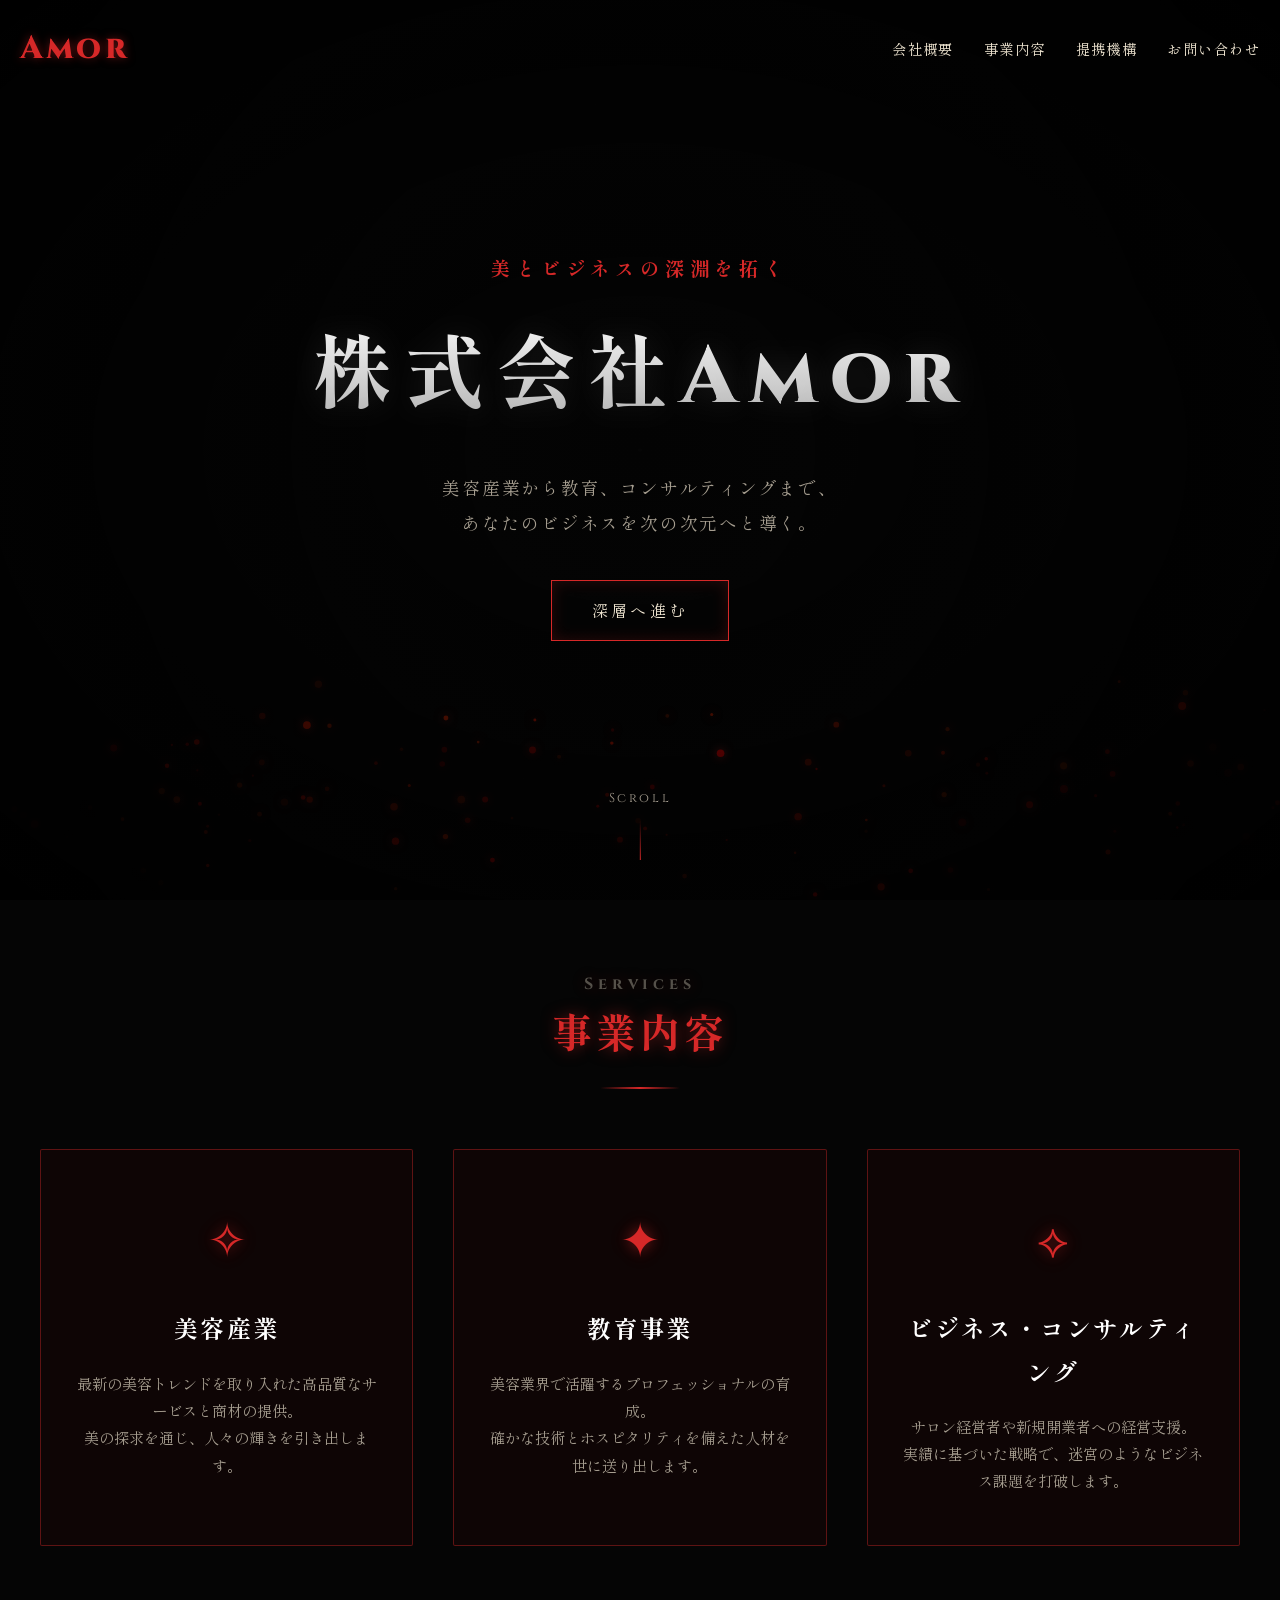
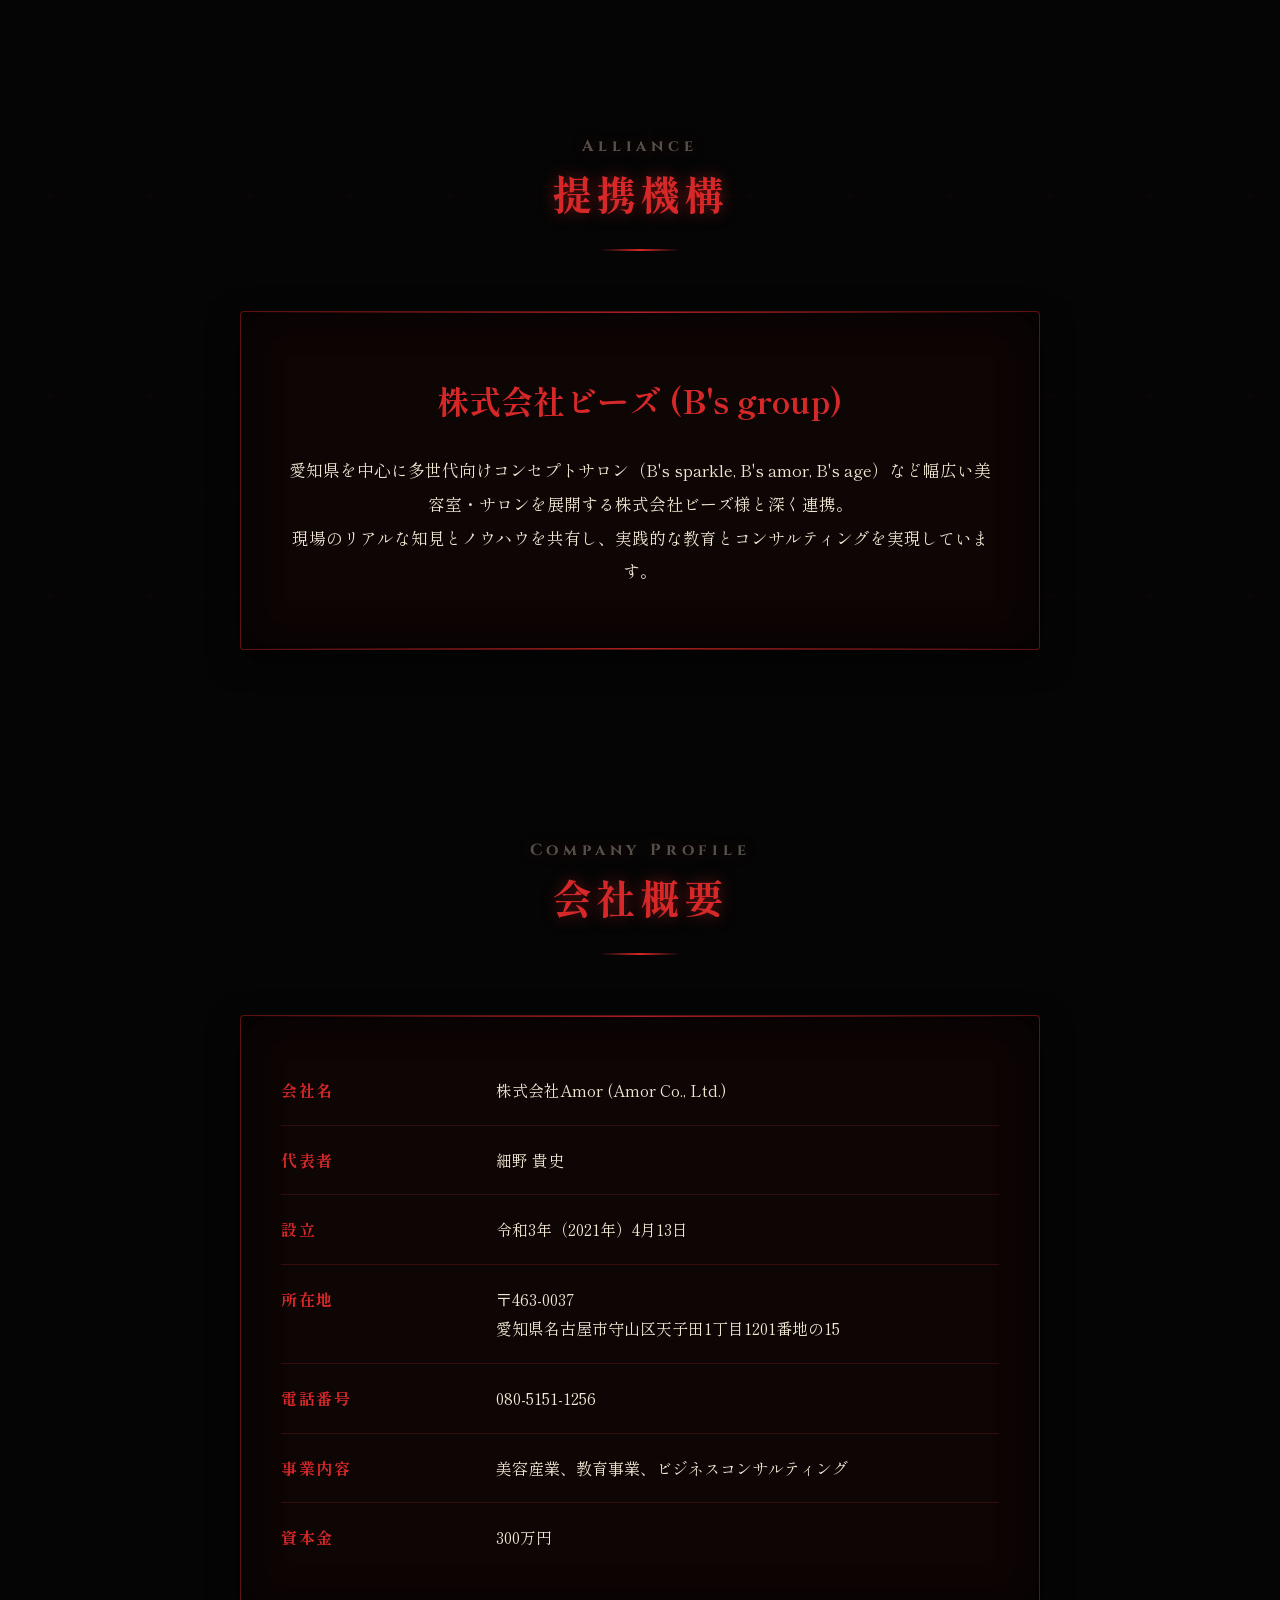
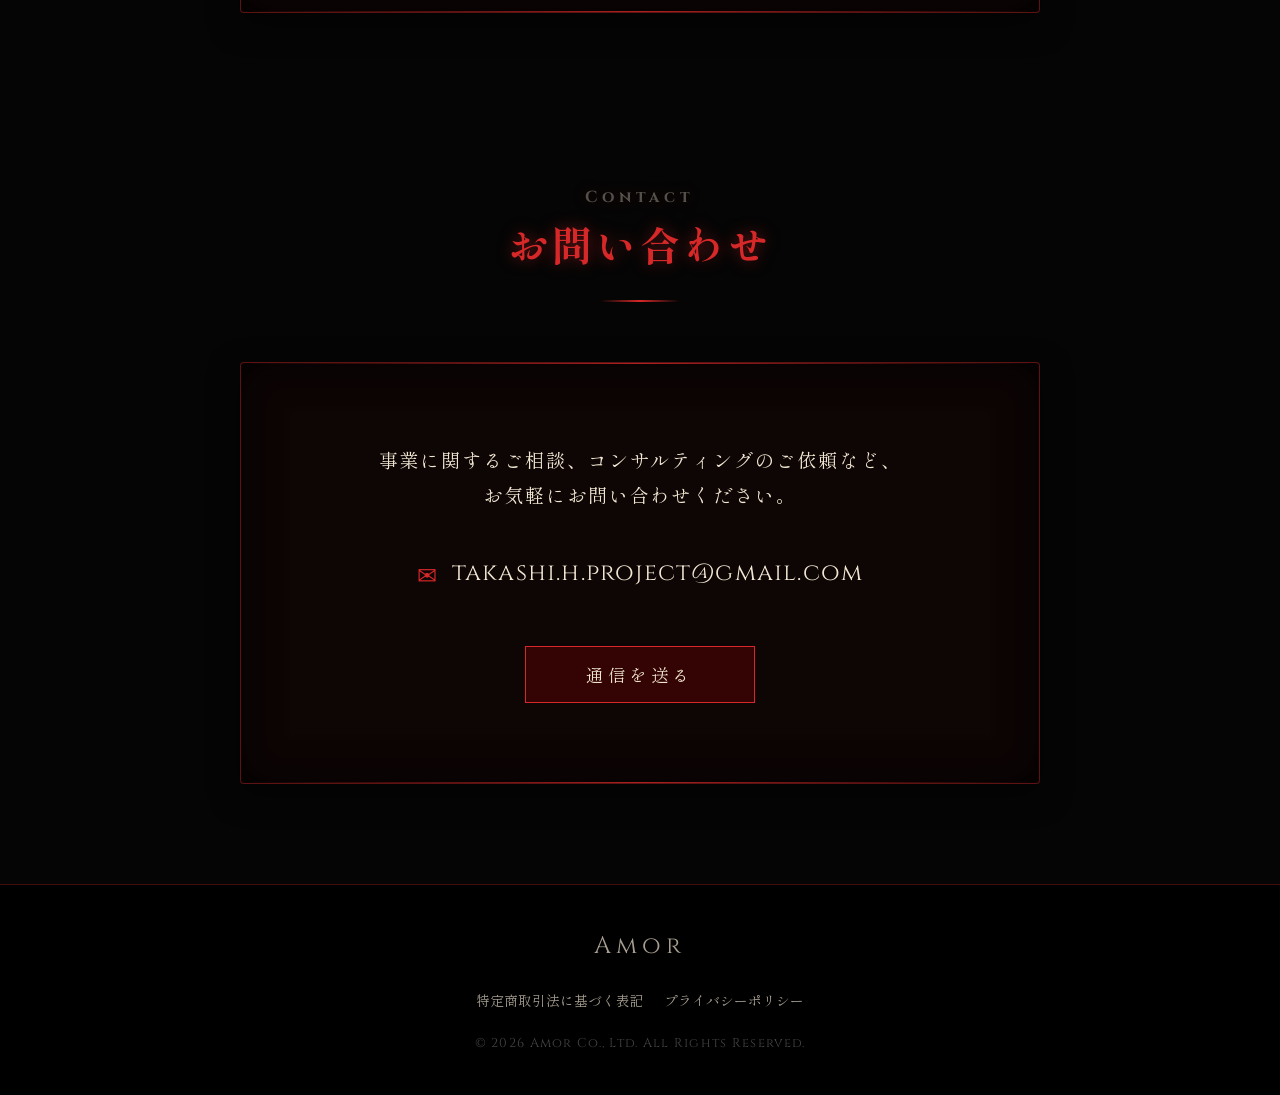
==== commit 7afd083a: "Release Amor HP" ====
--- a/index.html
+++ b/index.html
@@ -4,262 +4,168 @@
 <head>
     <meta charset="UTF-8">
     <meta name="viewport" content="width=device-width, initial-scale=1.0">
-    <title>身だしなみを整える日 制定記念セレモニー & 細野貴史講演会 | 2026.3.10</title>
-    <meta name="description" content="2026年3月10日（火）、「身だしなみを整える日」制定を記念して、名古屋にて細野貴史氏の記念イベント（講演会）を開催します。">
-    <!-- Google Fonts -->
+    <title>株式会社Amor - 美容・教育・コンサルティング</title>
+    <meta name="description" content="株式会社Amorは、名古屋を拠点に美容産業、教育、ビジネスコンサルティングを展開する企業です。">
+
+    <!-- Google Fonts for Mincho -->
     <link rel="preconnect" href="https://fonts.googleapis.com">
     <link rel="preconnect" href="https://fonts.gstatic.com" crossorigin>
     <link
-        href="https://fonts.googleapis.com/css2?family=Noto+Sans+JP:wght@300;400;500;700&family=Playfair+Display:ital,wght@0,400;0,700;1,400&display=swap"
+        href="https://fonts.googleapis.com/css2?family=Shippori+Mincho:wght@400;500;700;800&family=Cinzel:wght@600;800&display=swap"
         rel="stylesheet">
-    <link rel="stylesheet" href="styles.css">
+
+    <link rel="stylesheet" href="style.css">
 </head>
 
 <body>
+    <!-- Background Canvas for Embers/Dungeon Effect -->
+    <canvas id="emberCanvas"></canvas>
 
-    <!-- Header -->
-    <header class="site-header">
-        <div class="container">
-            <h1 class="logo">MIDASHINAMI PROJECT</h1>
-            <nav class="main-nav">
-                <ul>
-                    <li><a href="#about">About</a></li>
-                    <li><a href="#speaker">Speaker</a></li>
-                    <li><a href="#details">Details</a></li>
-                    <li><a href="https://mitameborasuta.peatix.com" target="_blank"
-                            class="btn btn-primary small">チケット購入</a></li>
-                </ul>
-            </nav>
+    <!-- Navigation -->
+    <nav class="navbar">
+        <div class="nav-container">
+            <h1 class="nav-logo">Amor</h1>
+            <ul class="nav-links">
+                <li><a href="#about">会社概要</a></li>
+                <li><a href="#services">事業内容</a></li>
+                <li><a href="#alliance">提携機構</a></li>
+                <li><a href="#contact">お問い合わせ</a></li>
+            </ul>
+            <div class="hamburger">
+                <span></span>
+                <span></span>
+                <span></span>
+            </div>
+        </div>
+    </nav>
+
+    <!-- Hero Section -->
+    <header class="hero">
+        <div class="hero-content fade-in">
+            <h2 class="hero-subtitle">美とビジネスの深淵を拓く</h2>
+            <h1 class="hero-title">株式会社Amor</h1>
+            <p class="hero-desc">美容産業から教育、コンサルティングまで、<br>あなたのビジネスを次の次元へと導く。</p>
+            <a href="#services" class="cta-button">深層へ進む</a>
+        </div>
+        <div class="scroll-indicator">
+            <p>Scroll</p>
+            <div class="arrow"></div>
         </div>
     </header>
 
-    <!-- Hero Section -->
-    <section id="hero" class="hero-section">
-        <div class="container hero-content">
-            <p class="hero-subtitle fade-in">2026年3月10日(火) 開催</p>
-            <h2 class="hero-title fade-in delay-1">細野貴史講演会</h2>
-            <h3 class="hero-ceremony-title fade-in delay-2">身だしなみを整える日<br>制定記念セレモニー</h3>
-            <div class="hero-divider fade-in delay-3"></div>
-            <p class="hero-quote fade-in delay-3">“第一印象はセンスではなく、<br class="mobile-break">技術で整えられる。”</p>
-            <p class="hero-text fade-in delay-4">
-                仕事でもプライベートでも、<br>
-                最初の数秒で信頼や空気が決まる——<br>
-                その再現性を、細野さんの視点と言語化で学べる夜。
-            </p>
-            <a href="https://mitameborasuta.peatix.com" target="_blank"
-                class="btn btn-gold fade-in delay-5">チケットを申し込む</a>
-        </div>
-        <div class="hero-background"></div>
-    </section>
-
-    <!-- About Section -->
-    <section id="about" class="about-section section-padding">
-        <div class="container">
-            <div class="section-header text-center">
-                <span class="section-subtitle">Concept</span>
-                <h3 class="section-title">身だしなみを整える日とは</h3>
-            </div>
-            <div class="about-content">
-                <div class="about-card">
-                    <p class="about-lead">
-                        「身だしなみを整える日」は<br>
-                        3/10（み＝3、だしなみを＝、ととのえる＝10 の語呂）という由来もあり、<br>
-                        節目の季節に“整える”意識を高める日として紹介されています。
-                    </p>
-                    <p class="about-desc">
-                        この記念すべき日に、<br>
-                        【魔法の第一印象〜会った瞬間に心をつかむ技術〜】の著者<br>
-                        細野貴史氏をお招きし、特別講演会を開催いたします。
-                    </p>
+    <!-- Services Section -->
+    <section id="services" class="section">
+        <div class="container fade-in">
+            <h2 class="section-title" data-en="Services">事業内容</h2>
+            <div class="services-grid">
+                <!-- Service 1 -->
+                <div class="service-card">
+                    <div class="card-icon">✧</div>
+                    <h3 class="card-title">美容産業</h3>
+                    <p class="card-desc">最新の美容トレンドを取り入れた高品質なサービスと商材の提供。<br>美の探求を通じ、人々の輝きを引き出します。</p>
+                </div>
+                <!-- Service 2 -->
+                <div class="service-card">
+                    <div class="card-icon">✦</div>
+                    <h3 class="card-title">教育事業</h3>
+                    <p class="card-desc">美容業界で活躍するプロフェッショナルの育成。<br>確かな技術とホスピタリティを備えた人材を世に送り出します。</p>
+                </div>
+                <!-- Service 3 -->
+                <div class="service-card">
+                    <div class="card-icon">⟡</div>
+                    <h3 class="card-title">ビジネス・コンサルティング</h3>
+                    <p class="card-desc">サロン経営者や新規開業者への経営支援。<br>実績に基づいた戦略で、迷宮のようなビジネス課題を打破します。</p>
                 </div>
             </div>
         </div>
     </section>
 
-    <!-- Speaker Section -->
-    <section id="speaker" class="speaker-section section-padding">
-        <div class="container">
-            <div class="speaker-layout">
-                <div class="speaker-image-wrapper">
-                    <img src="images/hosono.jpg" alt="細野 貴史" class="speaker-image">
-                </div>
-                <div class="speaker-info">
-                    <span class="speaker-role">Special Guest</span>
-                    <h3 class="speaker-name">細野 貴史<span class="name-en">Takashi Hosono</span></h3>
-                    <p class="speaker-bio">
-                        著書『魔法の第一印象〜会った瞬間に心をつかむ技術〜』。<br>
-                        第一印象を「センス」ではなく「技術」として体系化。<br>
-                        本講演では、最初の数秒で信頼を勝ち取るための具体的なメソッドと、その再現性について語ります。
-                        <br><br>
-                        <small>※講演テーマは書籍内容にも紐づく予定です</small>
-                    </p>
-                    <div class="speaker-book">
-                        <span class="book-label">著書</span>
-                        <a href="https://amzn.asia/d/0hQ5LBre" target="_blank">
-                            <img src="images/book.jpg" alt="著書：魔法の第一印象" class="book-image">
-                        </a>
-                        <p class="book-promo">全国書店・Amazonにて好評発売中。<br>
-                            <a href="https://amzn.asia/d/0hQ5LBre" target="_blank" class="text-link">ご購入はこちら &rarr;</a>
-                        </p>
-                    </div>
+    <!-- Alliance Section -->
+    <section id="alliance" class="section alliance-section">
+        <div class="container fade-in">
+            <h2 class="section-title" data-en="Alliance">提携機構</h2>
+            <div class="alliance-content glass-panel">
+                <h3 class="alliance-name">株式会社ビーズ (B's group)</h3>
+                <p class="alliance-desc">
+                    愛知県を中心に多世代向けコンセプトサロン（B's sparkle, B's amor, B's age）など幅広い美容室・サロンを展開する株式会社ビーズ様と深く連携。<br>
+                    現場のリアルな知見とノウハウを共有し、実践的な教育とコンサルティングを実現しています。
+                </p>
+                <div class="tech-lines"></div>
+            </div>
+        </div>
+    </section>
+
+    <!-- About Section -->
+    <section id="about" class="section">
+        <div class="container fade-in">
+            <h2 class="section-title" data-en="Company Profile">会社概要</h2>
+            <div class="about-grid">
+                <div class="about-info glass-panel">
+                    <dl class="info-list">
+                        <div class="info-item">
+                            <dt>会社名</dt>
+                            <dd>株式会社Amor (Amor Co., Ltd.)</dd>
+                        </div>
+                        <div class="info-item">
+                            <dt>代表者</dt>
+                            <dd>細野 貴史</dd>
+                        </div>
+                        <div class="info-item">
+                            <dt>設立</dt>
+                            <dd>令和3年（2021年）4月13日</dd>
+                        </div>
+                        <div class="info-item">
+                            <dt>所在地</dt>
+                            <dd>〒463-0037<br>愛知県名古屋市守山区天子田1丁目1201番地の15</dd>
+                        </div>
+                        <div class="info-item">
+                            <dt>電話番号</dt>
+                            <dd>080-5151-1256</dd>
+                        </div>
+                        <div class="info-item">
+                            <dt>事業内容</dt>
+                            <dd>美容産業、教育事業、ビジネスコンサルティング</dd>
+                        </div>
+                        <div class="info-item">
+                            <dt>資本金</dt>
+                            <dd>300万円</dd>
+                        </div>
+                    </dl>
                 </div>
             </div>
         </div>
     </section>
 
-    <!-- Details Section -->
-    <section id="details" class="details-section section-padding">
-        <div class="container">
-            <div class="section-header text-center">
-                <span class="section-subtitle">Information</span>
-                <h3 class="section-title">開催概要</h3>
-            </div>
-            <div class="details-grid">
-                <div class="detail-item">
-                    <div class="detail-icon">
-                        <svg width="24" height="24" viewBox="0 0 24 24" fill="none" stroke="currentColor"
-                            stroke-width="2" stroke-linecap="round" stroke-linejoin="round">
-                            <rect x="3" y="4" width="18" height="18" rx="2" ry="2"></rect>
-                            <line x1="16" y1="2" x2="16" y2="6"></line>
-                            <line x1="8" y1="2" x2="8" y2="6"></line>
-                            <line x1="3" y1="10" x2="21" y2="10"></line>
-                        </svg>
-                    </div>
-                    <h4>日時</h4>
-                    <p class="detail-main">2026年3月10日(火)</p>
-                    <p class="detail-sub">18:00〜20:00<br>（17:30開場）</p>
+    <!-- Contact Section -->
+    <section id="contact" class="section">
+        <div class="container fade-in">
+            <h2 class="section-title" data-en="Contact">お問い合わせ</h2>
+            <div class="contact-panel glass-panel">
+                <p class="contact-message">事業に関するご相談、コンサルティングのご依頼など、<br>お気軽にお問い合わせください。</p>
+                <div class="contact-email">
+                    <span class="email-icon">✉</span>
+                    <a href="mailto:takashi.h.project@gmail.com?subject=株式会社Amorへのお問い合わせ"
+                        class="email-link">takashi.h.project@gmail.com</a>
                 </div>
-                <div class="detail-item">
-                    <div class="detail-icon">
-                        <svg width="24" height="24" viewBox="0 0 24 24" fill="none" stroke="currentColor"
-                            stroke-width="2" stroke-linecap="round" stroke-linejoin="round">
-                            <path d="M21 10c0 7-9 13-9 13s-9-6-9-13a9 9 0 0 1 18 0z"></path>
-                            <circle cx="12" cy="10" r="3"></circle>
-                        </svg>
-                    </div>
-                    <h4>場所</h4>
-                    <p class="detail-main">中日美容専門学校2号館<br>（CSホール）</p>
-                    <p class="detail-sub">名古屋市中村区名駅南４丁目１１−４７</p>
-                    <a href="https://maps.app.goo.gl/ekrFhr8UifEtAQBC6" target="_blank" class="btn-text"
-                        style="margin-top: 15px; display: inline-block;">Googleマップで見る &rarr;</a>
-                </div>
-            </div>
-            <div class="map-container">
-                <!-- Google Maps Embed Placeholder -->
-                <iframe
-                    src="https://www.google.com/maps/embed?pb=!1m18!1m12!1m3!1d3261.688647648356!2d136.8856!3d35.1656!2m3!1f0!2f0!3f0!3m2!1i1024!2i768!4f13.1!3m3!1m2!1s0x600376e70b3b3b3b%3A0x123456789abcdef!2z5Lit5pel576O5a655bCC6ZaA5a2m5qCh!5e0!3m2!1sja!2sjp!4v1600000000000!5m2!1sja!2sjp"
-                    width="100%" height="400" style="border:0;" allowfullscreen="" loading="lazy"></iframe>
-            </div>
-        </div>
-    </section>
-
-    <!-- Ticket Section -->
-    <section id="tickets" class="ticket-section section-padding">
-        <div class="container">
-            <div class="section-header text-center">
-                <span class="section-subtitle">Tickets</span>
-                <h3 class="section-title">チケット情報</h3>
-                <p class="ticket-note">座席・スポンサー枠をお選びいただけます</p>
-            </div>
-
-            <div class="ticket-grid">
-                <!-- VIP Ticket -->
-                <div class="ticket-card featured">
-                    <div class="ticket-badge">おすすめ</div>
-                    <h4 class="ticket-name">VIP席</h4>
-                    <p class="ticket-desc">特別エリアでの観覧</p>
-                    <div class="ticket-price">¥10,000</div>
-                    <a href="https://mitameborasuta.peatix.com" target="_blank"
-                        class="btn btn-primary full-width">購入する</a>
-                </div>
-
-                <!-- General Ticket -->
-                <div class="ticket-card">
-                    <h4 class="ticket-name">一般席</h4>
-                    <p class="ticket-desc">自由席</p>
-                    <div class="ticket-price">¥3,000</div>
-                    <a href="https://mitameborasuta.peatix.com" target="_blank"
-                        class="btn btn-outline full-width">購入する</a>
-                </div>
-
-                <!-- Flower Sponsor -->
-                <div class="ticket-card">
-                    <h4 class="ticket-name">お花スポンサー</h4>
-                    <p class="ticket-desc">パンフレットに掲載</p>
-                    <div class="ticket-price">¥35,000</div>
-                    <a href="https://mitameborasuta.peatix.com" target="_blank"
-                        class="btn btn-outline full-width">購入する</a>
-                </div>
-
-                <!-- Sponsor Ticket -->
-                <div class="ticket-card">
-                    <h4 class="ticket-name">スポンサー席</h4>
-                    <p class="ticket-desc">パンフレットに掲載</p>
-                    <div class="ticket-price">¥50,000</div>
-                    <a href="https://mitameborasuta.peatix.com" target="_blank"
-                        class="btn btn-outline full-width">購入する</a>
-                </div>
-
-                <!-- Other Tickets -->
-                <div class="ticket-card invitation">
-                    <h4 class="ticket-name">招待枠</h4>
-                    <ul class="invitation-list">
-                        <li>美容関係者招待枠</li>
-                        <li>学生招待枠</li>
-                    </ul>
-                    <a href="https://mitameborasuta.peatix.com" target="_blank" class="btn btn-text full-width">詳細を見る
-                        &rarr;</a>
-                </div>
-            </div>
-        </div>
-    </section>
-
-    <!-- Volunteer Section -->
-    <section id="volunteer" class="volunteer-section section-padding">
-        <div class="container text-center">
-            <h3 class="section-title">Volunteer Staff</h3>
-            <div class="volunteer-box">
-                <h4 class="volunteer-heading">講演会を一緒に創る仲間を募集中！</h4>
-                <p class="volunteer-text">ボランティアスタッフをご希望の方はこちらから</p>
-                <a href="https://mitameborasuta.peatix.com" target="_blank" class="btn btn-primary">ボランティアスタッフに応募する</a>
-            </div>
-        </div>
-    </section>
-
-    <!-- Organizer Section -->
-    <section id="organizer" class="organizer-section section-padding">
-        <div class="container">
-            <div class="section-header text-center">
-                <span class="section-subtitle">Organizer</span>
-                <h3 class="section-title">主催</h3>
-            </div>
-            <div class="organizer-profile text-center">
-                <h4 class="organizer-name">佐野 翔平 <span class="organizer-role">Shohei Sano</span></h4>
-                <p class="organizer-pos">伝統屋 暁／粋響株式会社 代表取締役</p>
-                <ul class="organizer-achievements">
-                    <li>火縄銃 競技 全日本優勝</li>
-                    <li>カンヌ・ミラノ出展ジュエリーデザイナー</li>
-                </ul>
-                <div class="organizer-link-wrapper">
-                    <a href="https://www.dentoyaakatsuki.com/" target="_blank" rel="noopener noreferrer"
-                        class="organizer-link">https://www.dentoyaakatsuki.com/</a>
-                </div>
+                <button class="submit-button"
+                    onclick="window.location.href='mailto:takashi.h.project@gmail.com?subject=株式会社Amorへのお問い合わせ'">通信を送る</button>
             </div>
         </div>
     </section>
 
     <!-- Footer -->
-    <footer class="site-footer">
-        <div class="container text-center">
-            <p class="footer-logo">MIDASHINAMI PROJECT 2026</p>
+    <footer class="footer">
+        <div class="footer-content">
+            <div class="footer-logo">Amor</div>
             <div class="footer-links">
-                <a href="privacy.html">プライバシーポリシー</a>
-                <a href="tokusho.html">特定商取引法に基づく表記</a>
+                <a href="law.html">特定商取引法に基づく表記</a>
+                <a href="privacy-policy.html">プライバシーポリシー</a>
             </div>
-            <p class="copyright">&copy; 2026 Midashinami Project. All Rights Reserved.</p>
+            <p class="copyright">&copy; 2026 Amor Co., Ltd. All Rights Reserved.</p>
         </div>
     </footer>
 
+    <script src="script.js"></script>
 </body>
 
 </html>
--- a/style.css
+++ b/style.css
@@ -0,0 +1,636 @@
+/* CSS Reset and Variables */
+:root {
+    --color-bg: #050505;
+    --color-panel: rgba(20, 5, 5, 0.6);
+    --color-primary: #8e0000;
+    --color-primary-light: #d62828;
+    --color-text: #f0e6d2;
+    --color-text-dim: #a69e90;
+    --border-red: rgba(214, 40, 40, 0.4);
+
+    --font-heading: 'Cinzel', 'Shippori Mincho', serif;
+    --font-body: 'Shippori Mincho', serif;
+
+    --transition: 0.4s ease-in-out;
+}
+
+* {
+    margin: 0;
+    padding: 0;
+    box-sizing: border-box;
+}
+
+html {
+    scroll-behavior: smooth;
+}
+
+body {
+    background-color: var(--color-bg);
+    color: var(--color-text);
+    font-family: var(--font-body);
+    line-height: 1.8;
+    overflow-x: hidden;
+    position: relative;
+}
+
+body::after {
+    content: '';
+    position: fixed;
+    top: 0;
+    left: 0;
+    width: 100vw;
+    height: 100vh;
+    background: radial-gradient(circle at center, transparent 0%, rgba(5, 5, 5, 0.9) 100%);
+    pointer-events: none;
+    z-index: 1;
+}
+
+/* Ember Canvas */
+#emberCanvas {
+    position: fixed;
+    top: 0;
+    left: 0;
+    width: 100vw;
+    height: 100vh;
+    z-index: 0;
+    pointer-events: none;
+}
+
+/* Typography Selection */
+::selection {
+    background: var(--color-primary-light);
+    color: #fff;
+}
+
+/* Base Sections */
+.section {
+    padding: 100px 20px;
+    min-height: 80vh;
+    position: relative;
+    z-index: 5;
+    display: flex;
+    align-items: center;
+    justify-content: center;
+}
+
+.container {
+    max-width: 1200px;
+    width: 100%;
+    margin: 0 auto;
+}
+
+.section-title {
+    font-family: var(--font-heading);
+    font-size: 2.5rem;
+    color: var(--color-primary-light);
+    text-align: center;
+    margin-bottom: 60px;
+    position: relative;
+    text-shadow: 0 0 15px rgba(214, 40, 40, 0.5);
+    letter-spacing: 0.1em;
+}
+
+.section-title::before {
+    content: attr(data-en);
+    position: absolute;
+    top: -30px;
+    left: 50%;
+    transform: translateX(-50%);
+    font-family: 'Cinzel', serif;
+    font-size: 1rem;
+    color: var(--color-text-dim);
+    letter-spacing: 0.3em;
+    opacity: 0.5;
+}
+
+.section-title::after {
+    content: '';
+    display: block;
+    width: 80px;
+    height: 2px;
+    background: linear-gradient(90deg, transparent, var(--color-primary-light), transparent);
+    margin: 15px auto 0;
+}
+
+/* Glass Panel Utility */
+.glass-panel {
+    background: var(--color-panel);
+    border: 1px solid var(--border-red);
+    backdrop-filter: blur(10px);
+    border-radius: 4px;
+    padding: 40px;
+    box-shadow: inset 0 0 40px rgba(0, 0, 0, 0.8), 0 10px 30px rgba(0, 0, 0, 0.5);
+    position: relative;
+    overflow: hidden;
+}
+
+.glass-panel::before {
+    content: '';
+    position: absolute;
+    top: 0;
+    left: 0;
+    width: 100%;
+    height: 1px;
+    background: linear-gradient(90deg, transparent, rgba(214, 40, 40, 0.8), transparent);
+}
+
+.glass-panel::after {
+    content: '';
+    position: absolute;
+    bottom: 0;
+    left: 0;
+    width: 100%;
+    height: 1px;
+    background: linear-gradient(90deg, transparent, rgba(214, 40, 40, 0.8), transparent);
+}
+
+/* Navigation */
+.navbar {
+    position: fixed;
+    top: 0;
+    width: 100%;
+    padding: 20px;
+    z-index: 100;
+    transition: var(--transition);
+    background: transparent;
+}
+
+.navbar.scrolled {
+    background: rgba(5, 5, 5, 0.9);
+    border-bottom: 1px solid var(--border-red);
+    box-shadow: 0 4px 20px rgba(0, 0, 0, 0.8);
+}
+
+.nav-container {
+    max-width: 1400px;
+    margin: 0 auto;
+    display: flex;
+    justify-content: space-between;
+    align-items: center;
+}
+
+.nav-logo {
+    font-family: 'Cinzel', serif;
+    font-size: 2rem;
+    font-weight: 800;
+    color: var(--color-primary-light);
+    letter-spacing: 0.1em;
+    text-shadow: 0 0 10px rgba(214, 40, 40, 0.5);
+    cursor: pointer;
+}
+
+.nav-links {
+    list-style: none;
+    display: flex;
+    gap: 30px;
+}
+
+.nav-links li a {
+    color: var(--color-text);
+    text-decoration: none;
+    font-size: 0.9rem;
+    letter-spacing: 0.1em;
+    transition: var(--transition);
+    position: relative;
+}
+
+.nav-links li a:hover {
+    color: var(--color-primary-light);
+    text-shadow: 0 0 8px rgba(214, 40, 40, 0.8);
+}
+
+.hamburger {
+    display: none;
+    cursor: pointer;
+    flex-direction: column;
+    gap: 6px;
+}
+
+.hamburger span {
+    width: 30px;
+    height: 2px;
+    background-color: var(--color-text);
+    transition: var(--transition);
+}
+
+/* Hero Section */
+.hero {
+    height: 100vh;
+    display: flex;
+    align-items: center;
+    justify-content: center;
+    position: relative;
+    z-index: 5;
+    background: radial-gradient(ellipse at center, transparent 0%, #000 120%);
+}
+
+.hero-content {
+    text-align: center;
+}
+
+.hero-title {
+    font-family: var(--font-heading);
+    font-size: 5rem;
+    font-weight: 800;
+    letter-spacing: 0.15em;
+    margin: 20px 0;
+    background: linear-gradient(to bottom, #fff, #a0a0a0);
+    -webkit-background-clip: text;
+    background-clip: text;
+    -webkit-text-fill-color: transparent;
+    text-shadow: 0 0 30px rgba(255, 255, 255, 0.1);
+}
+
+.hero-subtitle {
+    font-family: var(--font-body);
+    font-size: 1.2rem;
+    color: var(--color-primary-light);
+    letter-spacing: 0.3em;
+}
+
+.hero-desc {
+    color: var(--color-text-dim);
+    font-size: 1.1rem;
+    margin-bottom: 40px;
+    line-height: 2;
+    letter-spacing: 0.1em;
+}
+
+.cta-button {
+    display: inline-block;
+    padding: 15px 40px;
+    background: transparent;
+    border: 1px solid var(--color-primary-light);
+    color: var(--color-text);
+    font-family: var(--font-body);
+    font-size: 1rem;
+    letter-spacing: 0.2em;
+    text-decoration: none;
+    position: relative;
+    overflow: hidden;
+    transition: var(--transition);
+    box-shadow: 0 0 15px rgba(214, 40, 40, 0.2) inset;
+    cursor: pointer;
+}
+
+.cta-button:hover {
+    background: rgba(214, 40, 40, 0.1);
+    box-shadow: 0 0 20px rgba(214, 40, 40, 0.6) inset, 0 0 20px rgba(214, 40, 40, 0.4);
+    text-shadow: 0 0 5px #fff;
+}
+
+.cta-button::before {
+    content: '';
+    position: absolute;
+    top: 50%;
+    left: 50%;
+    width: 0;
+    height: 0;
+    background: rgba(214, 40, 40, 0.2);
+    transform: translate(-50%, -50%);
+    border-radius: 50%;
+    transition: width 0.6s, height 0.6s;
+    z-index: -1;
+}
+
+.cta-button:hover::before {
+    width: 300px;
+    height: 300px;
+}
+
+.scroll-indicator {
+    position: absolute;
+    bottom: 40px;
+    left: 50%;
+    transform: translateX(-50%);
+    text-align: center;
+    color: var(--color-text-dim);
+    font-family: 'Cinzel', serif;
+    letter-spacing: 0.2em;
+    font-size: 0.8rem;
+    animation: bounce 2s infinite;
+}
+
+.arrow {
+    width: 1px;
+    height: 40px;
+    background: linear-gradient(to bottom, transparent, var(--color-primary-light));
+    margin: 10px auto 0;
+}
+
+@keyframes bounce {
+
+    0%,
+    20%,
+    50%,
+    80%,
+    100% {
+        transform: translateY(0) translateX(-50%);
+    }
+
+    40% {
+        transform: translateY(-10px) translateX(-50%);
+    }
+
+    60% {
+        transform: translateY(-5px) translateX(-50%);
+    }
+}
+
+/* Services Grid */
+.services-grid {
+    display: grid;
+    grid-template-columns: repeat(auto-fit, minmax(300px, 1fr));
+    gap: 40px;
+    margin-top: 60px;
+}
+
+.service-card {
+    background: var(--color-panel);
+    border: 1px solid var(--border-red);
+    padding: 50px 30px;
+    text-align: center;
+    transition: transform 0.4s ease, box-shadow 0.4s ease;
+    border-radius: 2px;
+    position: relative;
+    overflow: hidden;
+}
+
+.service-card:hover {
+    transform: translateY(-10px);
+    box-shadow: 0 15px 40px rgba(142, 0, 0, 0.3), inset 0 0 20px rgba(214, 40, 40, 0.1);
+    border-color: var(--color-primary-light);
+}
+
+.card-icon {
+    font-family: 'Cinzel', serif;
+    font-size: 3rem;
+    color: var(--color-primary-light);
+    margin-bottom: 20px;
+    text-shadow: 0 0 15px rgba(214, 40, 40, 0.6);
+}
+
+.card-title {
+    font-size: 1.5rem;
+    margin-bottom: 20px;
+    color: #fff;
+    letter-spacing: 0.1em;
+}
+
+.card-desc {
+    color: var(--color-text-dim);
+    font-size: 0.95rem;
+    line-height: 1.8;
+}
+
+/* Alliance Section */
+.alliance-section {
+    background: url('data:image/svg+xml;utf8,<svg width="100" height="100" viewBox="0 0 100 100" xmlns="http://www.w3.org/2000/svg"><path d="M0 0h100v100H0z" fill="none"/><path d="M50 0v100m-50-50h100" stroke="rgba(214,40,40,0.05)" stroke-width="1"/></svg>') repeat;
+}
+
+.alliance-content {
+    text-align: center;
+    padding: 60px 40px;
+    max-width: 800px;
+    margin: 0 auto;
+}
+
+.alliance-name {
+    font-size: 2rem;
+    color: var(--color-primary-light);
+    margin-bottom: 25px;
+    font-weight: 700;
+}
+
+.alliance-desc {
+    font-size: 1.05rem;
+    line-height: 2;
+    color: var(--color-text);
+}
+
+/* About Grid */
+.about-grid {
+    display: flex;
+    justify-content: center;
+    margin-top: 40px;
+}
+
+.about-info {
+    width: 100%;
+    max-width: 800px;
+}
+
+.info-list {
+    display: flex;
+    flex-direction: column;
+    gap: 0;
+}
+
+.info-item {
+    display: flex;
+    padding: 20px 0;
+    border-bottom: 1px solid rgba(214, 40, 40, 0.2);
+}
+
+.info-item:last-child {
+    border-bottom: none;
+}
+
+dt {
+    width: 30%;
+    font-weight: 700;
+    color: var(--color-primary-light);
+    letter-spacing: 0.1em;
+}
+
+dd {
+    width: 70%;
+    color: var(--color-text);
+}
+
+/* Contact Section */
+.contact-panel {
+    text-align: center;
+    padding: 80px 40px;
+    max-width: 800px;
+    margin: 0 auto;
+}
+
+.contact-message {
+    font-size: 1.2rem;
+    margin-bottom: 40px;
+    letter-spacing: 0.1em;
+}
+
+.contact-email {
+    margin-bottom: 50px;
+    display: flex;
+    align-items: center;
+    justify-content: center;
+    gap: 15px;
+}
+
+.email-icon {
+    font-size: 1.5rem;
+    color: var(--color-primary-light);
+}
+
+.email-link {
+    font-family: 'Cinzel', serif;
+    font-size: 1.5rem;
+    color: var(--color-text);
+    text-decoration: none;
+    letter-spacing: 0.05em;
+    transition: var(--transition);
+}
+
+.email-link:hover {
+    color: var(--color-primary-light);
+    text-shadow: 0 0 15px rgba(214, 40, 40, 0.5);
+}
+
+.submit-button {
+    font-family: var(--font-body);
+    font-size: 1.1rem;
+    padding: 15px 60px;
+    background: rgba(142, 0, 0, 0.3);
+    border: 1px solid var(--color-primary-light);
+    color: var(--color-text);
+    cursor: pointer;
+    letter-spacing: 0.2em;
+    transition: var(--transition);
+    outline: none;
+}
+
+.submit-button:hover {
+    background: rgba(214, 40, 40, 0.5);
+    box-shadow: 0 0 25px rgba(214, 40, 40, 0.8);
+    color: #fff;
+}
+
+/* Footer and Legal Pages */
+.footer-links {
+    margin-bottom: 20px;
+    display: flex;
+    justify-content: center;
+    gap: 20px;
+    flex-wrap: wrap;
+}
+
+.footer-links a {
+    color: var(--color-text-dim);
+    text-decoration: none;
+    font-size: 0.85rem;
+    transition: var(--transition);
+}
+
+.footer-links a:hover {
+    color: var(--color-primary-light);
+    text-decoration: underline;
+}
+
+.legal-section {
+    padding-top: 150px;
+    /* Compensate for navbar */
+    align-items: flex-start;
+}
+
+.text-panel {
+    max-width: 900px;
+    margin: 0 auto;
+}
+
+.legal-text h3 {
+    color: var(--color-primary-light);
+    margin-top: 40px;
+    margin-bottom: 15px;
+    font-size: 1.2rem;
+    border-bottom: 1px solid rgba(214, 40, 40, 0.3);
+    padding-bottom: 10px;
+}
+
+.legal-text p {
+    margin-bottom: 15px;
+    color: var(--color-text);
+}
+
+.legal-text ul {
+    list-style: none;
+    margin-bottom: 20px;
+    padding-left: 10px;
+}
+
+.legal-text li {
+    margin-bottom: 8px;
+    color: var(--color-text);
+}
+
+/* Footer */
+.footer {
+    background: #000;
+    padding: 40px 20px;
+    text-align: center;
+    border-top: 1px solid rgba(214, 40, 40, 0.3);
+    position: relative;
+    z-index: 5;
+}
+
+.footer-logo {
+    font-family: 'Cinzel', serif;
+    font-size: 1.5rem;
+    color: var(--color-text-dim);
+    margin-bottom: 20px;
+    letter-spacing: 0.2em;
+}
+
+.copyright {
+    color: #444;
+    font-size: 0.8rem;
+    font-family: 'Cinzel', serif;
+    letter-spacing: 0.1em;
+}
+
+/* Animations */
+.fade-in {
+    opacity: 0;
+    transform: translateY(30px);
+    transition: opacity 1s ease-out, transform 1s ease-out;
+}
+
+.fade-in.visible {
+    opacity: 1;
+    transform: translateY(0);
+}
+
+/* Responsive */
+@media (max-width: 768px) {
+    .nav-links {
+        display: none;
+    }
+
+    .hamburger {
+        display: flex;
+    }
+
+    .hero-title {
+        font-size: 3rem;
+    }
+
+    .hero-subtitle {
+        font-size: 1rem;
+    }
+
+    .info-item {
+        flex-direction: column;
+        gap: 10px;
+    }
+
+    dt,
+    dd {
+        width: 100%;
+    }
+
+    .email-link {
+        font-size: 1.2rem;
+    }
+}
